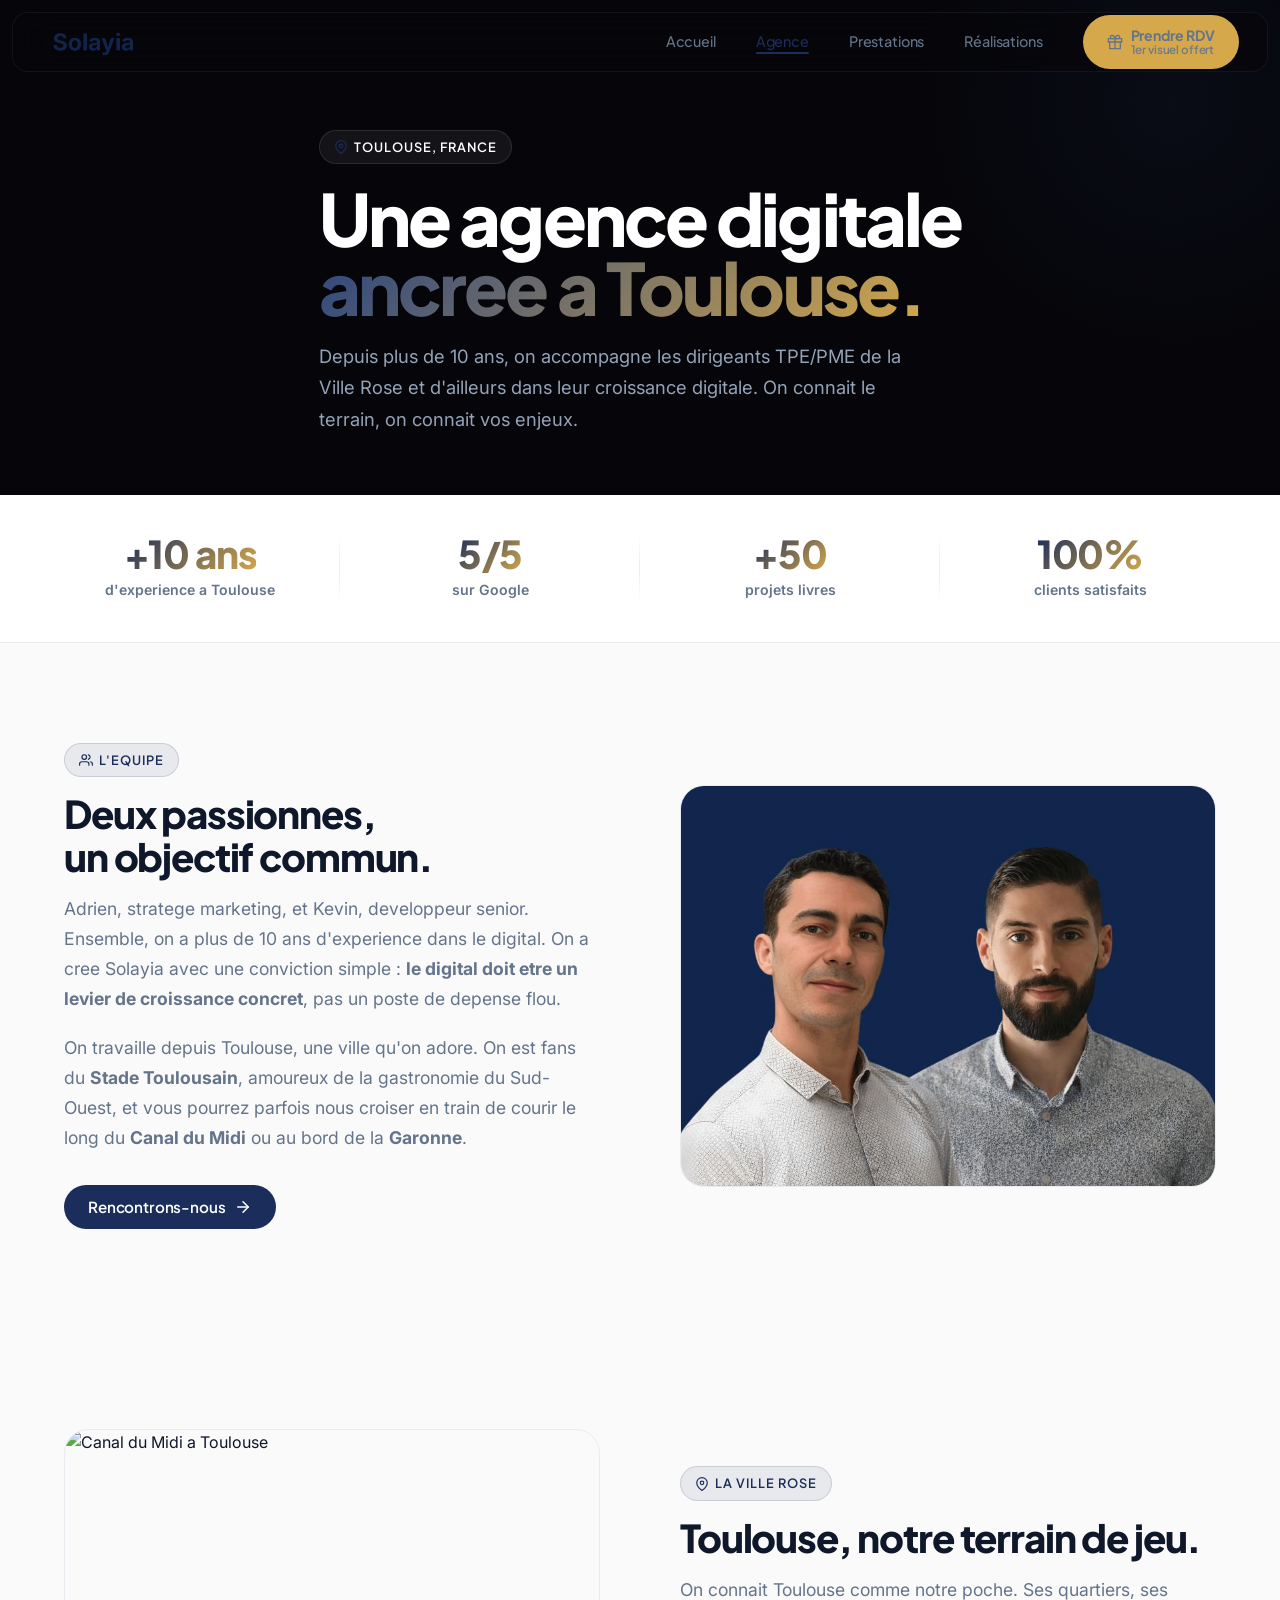
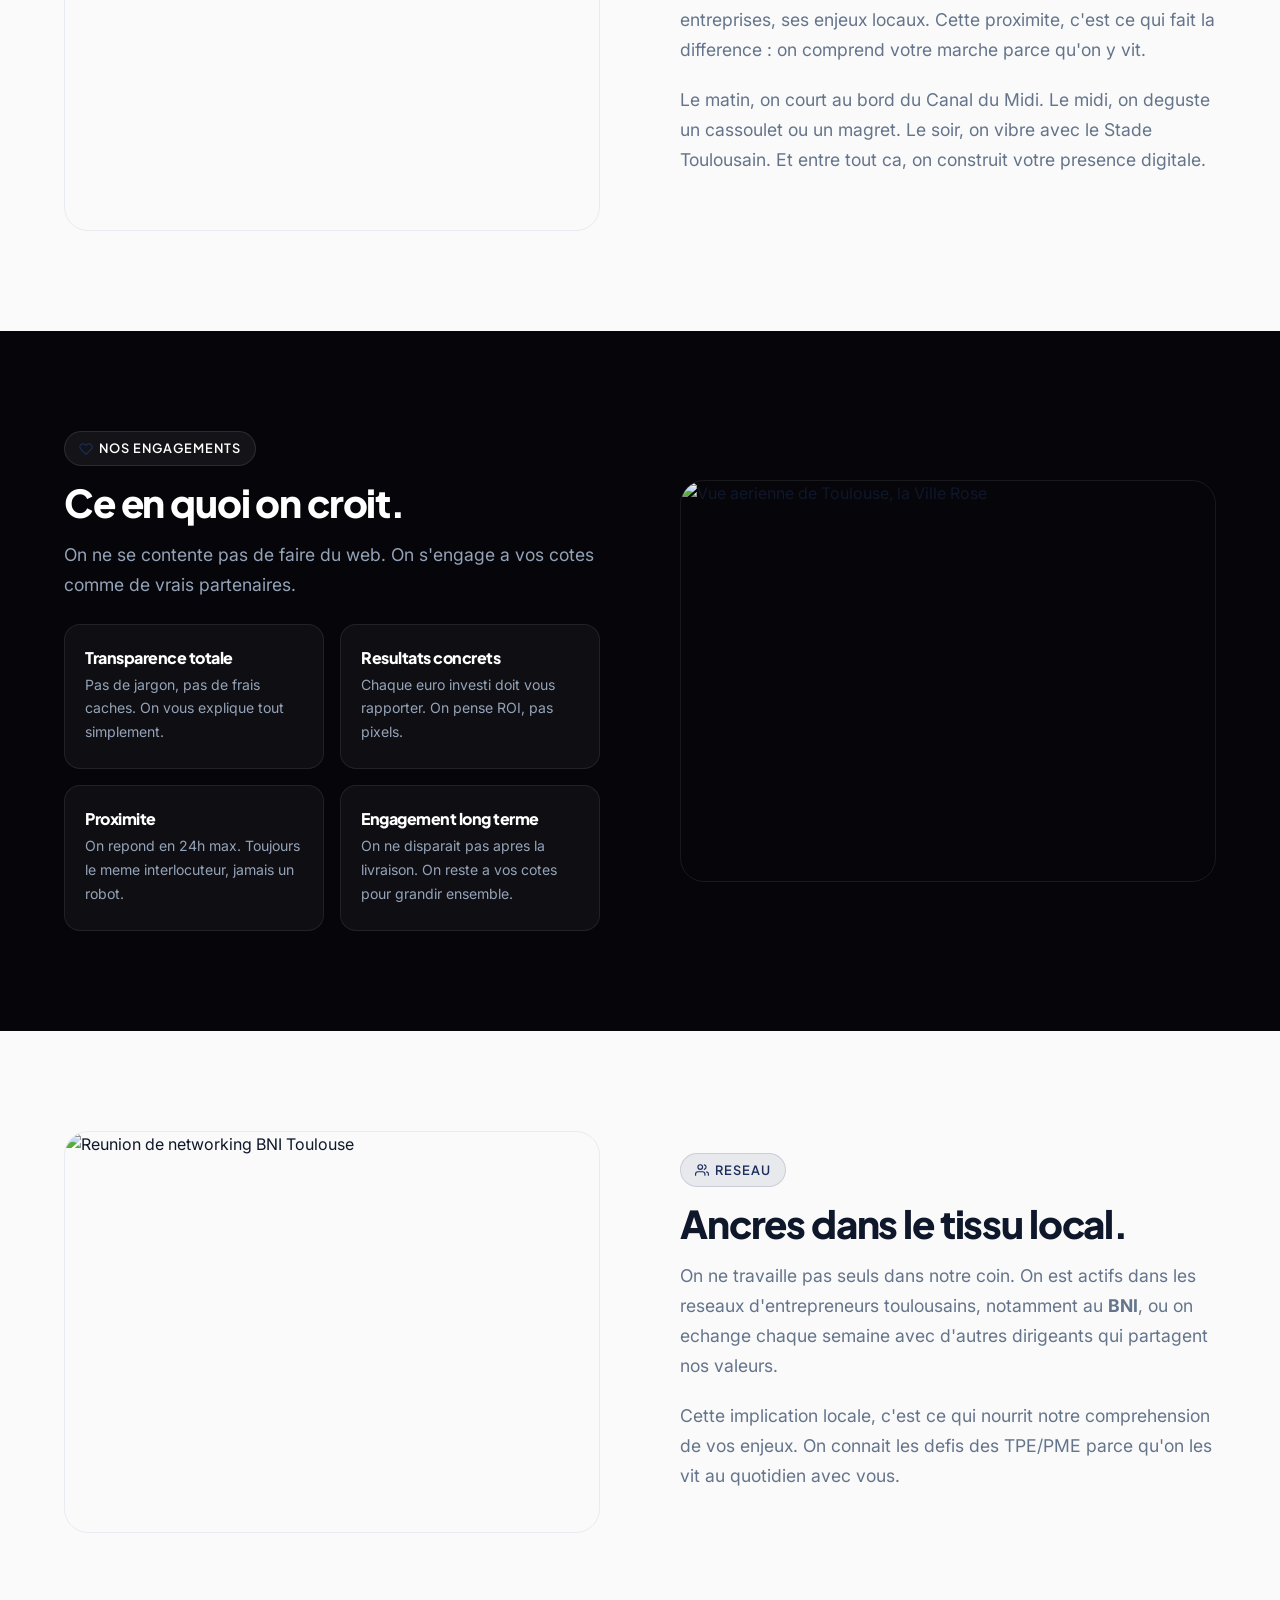
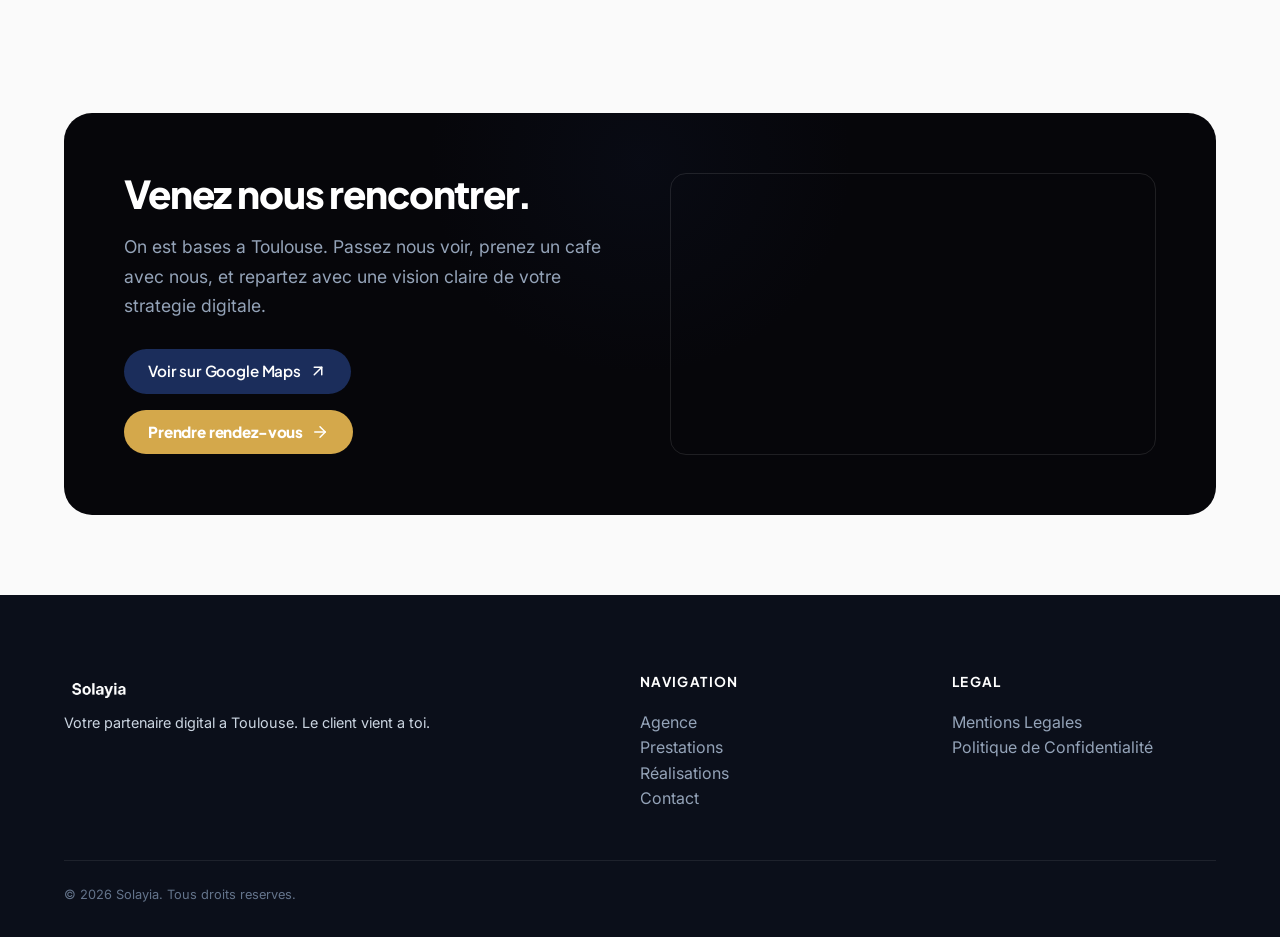
==== agence.html @ 7cddc881 "Refonte globale : page Agence, offres home, nav unifiée, boutons arrondis, fix particules - Crée pag" ====
<!DOCTYPE html>
<html lang="fr">
<head>
    <meta charset="UTF-8">
    <meta name="viewport" content="width=device-width, initial-scale=1.0">
    <title>Agence Solayia | Agence digitale a Toulouse depuis +10 ans</title>
    <meta name="description" content="Solayia, agence digitale basee a Toulouse. +10 ans d'experience, passionnes par le digital et ancres dans la Ville Rose.">
    <meta name="robots" content="index, follow">
    <link rel="canonical" href="https://solayia.github.io/solayia/agence.html">
    <link rel="icon" type="image/x-icon" href="favicon.ico">
    <link rel="apple-touch-icon" href="apple-touch-icon.png">
    <meta property="og:type" content="website">
    <meta property="og:title" content="Agence Solayia | Agence digitale a Toulouse">
    <meta property="og:description" content="Basee a Toulouse, l'equipe Solayia vous accompagne depuis +10 ans dans votre croissance digitale.">
    <meta property="og:url" content="https://solayia.github.io/solayia/agence.html">
    <meta property="og:image" content="https://solayia.github.io/solayia/assets/logo-solayia-4.png">
    <meta property="og:locale" content="fr_FR">
    <link rel="preconnect" href="https://fonts.googleapis.com">
    <link rel="preconnect" href="https://fonts.gstatic.com" crossorigin>
    <link href="https://fonts.googleapis.com/css2?family=Plus+Jakarta+Sans:wght@400;500;600;700;800&family=Inter:wght@400;500;600;700&display=swap" rel="stylesheet">
    <link rel="stylesheet" href="style.css">
    <style>
        /* ===== HERO ===== */
        .ag-hero {
            min-height: 55vh;
            display: flex;
            align-items: flex-end;
            padding-top: 100px;
            padding-bottom: 60px;
            background: #06060A;
            position: relative;
            overflow: hidden;
        }
        .ag-hero::before {
            content: '';
            position: absolute;
            top: -40%;
            right: -15%;
            width: 600px;
            height: 600px;
            background: radial-gradient(ellipse, rgba(27,45,91,0.15) 0%, transparent 60%);
            border-radius: 50%;
        }
        .ag-hero .container { position: relative; z-index: 2; }
        .ag-hero h1 {
            font-family: 'Plus Jakarta Sans', var(--font-heading);
            font-weight: 900;
            font-size: clamp(2.8rem, 6vw, 4.5rem);
            color: #FFF;
            line-height: 0.95;
            letter-spacing: -0.04em;
            margin-bottom: 20px;
        }
        .ag-hero h1 .gradient-text {
            background: linear-gradient(135deg, var(--primary-light), var(--accent));
            -webkit-background-clip: text;
            -webkit-text-fill-color: transparent;
            background-clip: text;
        }
        .ag-hero p { color: #94A3B8; font-size: 1.15rem; max-width: 600px; }
        .ag-hero .tag {
            background: rgba(255,255,255,0.06);
            color: #FFF;
            border-color: rgba(255,255,255,0.1);
            margin-bottom: 20px;
        }

        /* ===== STATS BAR ===== */
        .ag-stats {
            padding: 0;
            background: #FFF;
            border-bottom: 1px solid #E8ECF1;
        }
        .ag-stats-grid {
            display: grid;
            grid-template-columns: repeat(4, 1fr);
            max-width: 1200px;
            margin: 0 auto;
        }
        .ag-stat {
            display: flex;
            flex-direction: column;
            align-items: center;
            justify-content: center;
            padding: 40px 20px;
            position: relative;
        }
        .ag-stat::after {
            content: '';
            position: absolute;
            right: 0;
            top: 25%;
            height: 50%;
            width: 1px;
            background: linear-gradient(transparent, #E8ECF1, transparent);
        }
        .ag-stat:last-child::after { display: none; }
        .ag-stat-val {
            font-family: var(--font-heading);
            font-weight: 800;
            font-size: 2.4rem;
            letter-spacing: -0.03em;
            background: linear-gradient(135deg, var(--primary), var(--accent));
            -webkit-background-clip: text;
            -webkit-text-fill-color: transparent;
            background-clip: text;
            line-height: 1;
            margin-bottom: 6px;
        }
        .ag-stat-label {
            font-size: 0.88rem;
            font-weight: 600;
            color: var(--text-muted);
            text-align: center;
        }

        /* ===== SECTION LAYOUTS ===== */
        .ag-section { padding: 100px 5%; }
        .ag-section.alt { background: #FAFAFA; }
        .ag-section.dark { background: #06060A; }
        .ag-layout {
            display: grid;
            grid-template-columns: 1fr 1fr;
            gap: 80px;
            align-items: center;
            max-width: 1200px;
            margin: 0 auto;
        }
        .ag-layout.reverse .ag-text { order: 2; }
        .ag-layout.reverse .ag-visual { order: 1; }
        .ag-text h2 {
            font-family: var(--font-heading);
            font-weight: 900;
            font-size: clamp(1.8rem, 3vw, 2.4rem);
            letter-spacing: -0.03em;
            margin-bottom: 16px;
        }
        .ag-section.dark h2 { color: #FFF; }
        .ag-text p { margin-bottom: 20px; line-height: 1.7; }
        .ag-section.dark p { color: #94A3B8; }

        /* Visual photo */
        .ag-photo {
            width: 100%;
            border-radius: 24px;
            overflow: hidden;
            border: 1px solid #E8ECF1;
        }
        .ag-photo img {
            width: 100%;
            height: 100%;
            object-fit: cover;
            display: block;
        }
        .ag-section.dark .ag-photo {
            border-color: rgba(255,255,255,0.08);
        }

        /* Values grid */
        .ag-values-grid {
            display: grid;
            grid-template-columns: 1fr 1fr;
            gap: 16px;
            margin-top: 24px;
        }
        .ag-value {
            background: #FFF;
            border: 1px solid #E8ECF1;
            border-radius: 16px;
            padding: 24px 20px;
            transition: transform 0.3s ease, border-color 0.3s ease;
        }
        .ag-value:hover { transform: translateY(-3px); border-color: var(--primary-light); }
        .ag-section.dark .ag-value {
            background: rgba(255,255,255,0.04);
            border-color: rgba(255,255,255,0.08);
        }
        .ag-section.dark .ag-value:hover { border-color: var(--primary-light); }
        .ag-value h4 { font-weight: 800; font-size: 1rem; margin-bottom: 6px; }
        .ag-section.dark .ag-value h4 { color: #FFF; }
        .ag-value p { font-size: 0.88rem; margin-bottom: 0; }

        /* Google Map CTA */
        .ag-map-cta {
            padding: 80px 5%;
            background: #FAFAFA;
        }
        .ag-map-box {
            max-width: 1200px;
            margin: 0 auto;
            background: #06060A;
            border-radius: 28px;
            padding: 60px;
            display: grid;
            grid-template-columns: 1fr 1fr;
            gap: 60px;
            align-items: center;
            position: relative;
            overflow: hidden;
        }
        .ag-map-box::before {
            content: '';
            position: absolute;
            top: -50%;
            left: 50%;
            transform: translateX(-50%);
            width: 500px;
            height: 500px;
            background: radial-gradient(circle, rgba(27,45,91,0.12) 0%, transparent 60%);
            border-radius: 50%;
        }
        .ag-map-box h2 {
            font-family: var(--font-heading);
            font-weight: 900;
            font-size: clamp(1.8rem, 3vw, 2.4rem);
            color: #FFF;
            position: relative;
            z-index: 2;
            margin-bottom: 16px;
        }
        .ag-map-box p {
            color: #94A3B8;
            position: relative;
            z-index: 2;
            margin-bottom: 28px;
        }
        .ag-map-box .btn { position: relative; z-index: 2; }
        .ag-map-iframe {
            position: relative;
            z-index: 2;
            border-radius: 16px;
            overflow: hidden;
            border: 1px solid rgba(255,255,255,0.1);
        }
        .ag-map-iframe iframe {
            width: 100%;
            height: 280px;
            border: none;
            display: block;
        }

        /* ===== RESPONSIVE ===== */
        @media (max-width: 900px) {
            .ag-layout { grid-template-columns: 1fr; gap: 40px; }
            .ag-layout.reverse .ag-text { order: 1; }
            .ag-layout.reverse .ag-visual { order: 2; }
            .ag-stats-grid { grid-template-columns: 1fr 1fr; }
            .ag-stat:nth-child(2)::after { display: none; }
            .ag-values-grid { grid-template-columns: 1fr; }
            .ag-map-box { grid-template-columns: 1fr; padding: 40px 24px; }
        }
    </style>
</head>
<body>

    <nav class="navbar" role="navigation" aria-label="Menu principal" style="background: rgba(6,6,10,0.7); border-color: rgba(255,255,255,0.06);">
        <a href="index.html" class="logo"><img src="assets/logo-solayia-2.png" alt="Solayia" class="logo-dark"><img src="assets/logo-solayia-5.png" alt="Solayia" class="logo-light"></a>
        <div class="burger" aria-label="Menu"><div class="line1"></div><div class="line2"></div><div class="line3"></div></div>
        <ul class="nav-links">
            <li><a href="index.html">Accueil</a></li>
            <li><a href="agence.html" class="active" aria-current="page">Agence</a></li>
            <li><a href="prestations.html">Prestations</a></li>
            <li><a href="realisations.html">Réalisations</a></li>
            <li><a href="https://calendar.app.google/M3RFtpdJPuUSrRJf7" target="_blank" rel="noopener noreferrer" class="btn btn-accent"><svg viewBox="0 0 24 24" fill="none" stroke="currentColor" stroke-width="2.5" stroke-linecap="round" stroke-linejoin="round" style="width:16px;height:16px;"><polyline points="20 12 20 22 4 22 4 12"></polyline><rect x="2" y="7" width="20" height="5"></rect><line x1="12" y1="22" x2="12" y2="7"></line><path d="M12 7H7.5a2.5 2.5 0 0 1 0-5C11 2 12 7 12 7z"></path><path d="M12 7h4.5a2.5 2.5 0 0 0 0-5C13 2 12 7 12 7z"></path></svg> <span style="display:flex;flex-direction:column;line-height:1.15;padding:2px 0;"><strong style="font-size:0.88rem;">Prendre RDV</strong><span style="font-size:0.73rem;opacity:0.85;font-weight:600;">1er visuel offert</span></span></a></li>
        </ul>
    </nav>

    <main>
        <!-- HERO -->
        <section class="ag-hero">
            <div class="container">
                <span class="tag reveal">
                    <svg viewBox="0 0 24 24" fill="none" stroke="currentColor" stroke-width="2" stroke-linecap="round" stroke-linejoin="round"><path d="M21 10c0 7-9 13-9 13s-9-6-9-13a9 9 0 0 1 18 0z"></path><circle cx="12" cy="10" r="3"></circle></svg>
                    Toulouse, France
                </span>
                <h1 class="reveal">Une agence digitale<br><span class="gradient-text">ancree a Toulouse.</span></h1>
                <p class="reveal">Depuis plus de 10 ans, on accompagne les dirigeants TPE/PME de la Ville Rose et d'ailleurs dans leur croissance digitale. On connait le terrain, on connait vos enjeux.</p>
            </div>
        </section>

        <!-- STATS -->
        <section class="ag-stats">
            <div class="ag-stats-grid">
                <div class="ag-stat reveal">
                    <div class="ag-stat-val">+10 ans</div>
                    <div class="ag-stat-label">d'experience a Toulouse</div>
                </div>
                <div class="ag-stat reveal">
                    <div class="ag-stat-val">5/5</div>
                    <div class="ag-stat-label">sur Google</div>
                </div>
                <div class="ag-stat reveal">
                    <div class="ag-stat-val">+50</div>
                    <div class="ag-stat-label">projets livres</div>
                </div>
                <div class="ag-stat reveal">
                    <div class="ag-stat-val">100%</div>
                    <div class="ag-stat-label">clients satisfaits</div>
                </div>
            </div>
        </section>

        <!-- SECTION 1 : QUI SOMMES-NOUS -->
        <section class="ag-section">
            <div class="ag-layout">
                <div class="ag-text reveal">
                    <span class="tag">
                        <svg viewBox="0 0 24 24" fill="none" stroke="currentColor" stroke-width="2" stroke-linecap="round" stroke-linejoin="round"><path d="M17 21v-2a4 4 0 0 0-4-4H5a4 4 0 0 0-4 4v2"></path><circle cx="9" cy="7" r="4"></circle><path d="M23 21v-2a4 4 0 0 0-3-3.87"></path><path d="M16 3.13a4 4 0 0 1 0 7.75"></path></svg>
                        L'equipe
                    </span>
                    <h2>Deux passionnes,<br>un objectif commun.</h2>
                    <p>Adrien, stratege marketing, et Kevin, developpeur senior. Ensemble, on a plus de 10 ans d'experience dans le digital. On a cree Solayia avec une conviction simple : <strong>le digital doit etre un levier de croissance concret</strong>, pas un poste de depense flou.</p>
                    <p>On travaille depuis Toulouse, une ville qu'on adore. On est fans du <strong>Stade Toulousain</strong>, amoureux de la gastronomie du Sud-Ouest, et vous pourrez parfois nous croiser en train de courir le long du <strong>Canal du Midi</strong> ou au bord de la <strong>Garonne</strong>.</p>
                    <a href="https://calendar.app.google/M3RFtpdJPuUSrRJf7" target="_blank" rel="noopener noreferrer" class="btn btn-primary" style="margin-top: 12px;">
                        Rencontrons-nous
                        <svg viewBox="0 0 24 24" fill="none" stroke="currentColor" stroke-width="2.5" stroke-linecap="round" stroke-linejoin="round"><line x1="5" y1="12" x2="19" y2="12"></line><polyline points="12 5 19 12 12 19"></polyline></svg>
                    </a>
                </div>
                <div class="ag-visual reveal">
                    <div class="ag-photo" style="aspect-ratio: 4/3;">
                        <img src="assets/IMG_0601.jpeg" alt="Adrien et Kevin, cofondateurs Solayia a Toulouse">
                    </div>
                </div>
            </div>
        </section>

        <!-- SECTION 2 : TOULOUSE -->
        <section class="ag-section alt">
            <div class="ag-layout reverse">
                <div class="ag-text reveal">
                    <span class="tag">
                        <svg viewBox="0 0 24 24" fill="none" stroke="currentColor" stroke-width="2" stroke-linecap="round" stroke-linejoin="round"><path d="M21 10c0 7-9 13-9 13s-9-6-9-13a9 9 0 0 1 18 0z"></path><circle cx="12" cy="10" r="3"></circle></svg>
                        La Ville Rose
                    </span>
                    <h2>Toulouse, notre terrain de jeu.</h2>
                    <p>On connait Toulouse comme notre poche. Ses quartiers, ses entreprises, ses enjeux locaux. Cette proximite, c'est ce qui fait la difference : on comprend votre marche parce qu'on y vit.</p>
                    <p>Le matin, on court au bord du Canal du Midi. Le midi, on deguste un cassoulet ou un magret. Le soir, on vibre avec le Stade Toulousain. Et entre tout ca, on construit votre presence digitale.</p>
                </div>
                <div class="ag-visual reveal">
                    <div class="ag-photo" style="aspect-ratio: 4/3;">
                        <img src="https://images.unsplash.com/photo-1550340499-a6c60fc8287c?w=800&q=80" alt="Canal du Midi a Toulouse" loading="lazy">
                    </div>
                </div>
            </div>
        </section>

        <!-- SECTION 3 : NOS VALEURS -->
        <section class="ag-section dark">
            <div class="ag-layout">
                <div class="ag-text reveal">
                    <span class="tag" style="background: rgba(255,255,255,0.06); color: #FFF; border-color: rgba(255,255,255,0.1);">
                        <svg viewBox="0 0 24 24" fill="none" stroke="currentColor" stroke-width="2" stroke-linecap="round" stroke-linejoin="round"><path d="M20.84 4.61a5.5 5.5 0 0 0-7.78 0L12 5.67l-1.06-1.06a5.5 5.5 0 0 0-7.78 7.78l1.06 1.06L12 21.23l7.78-7.78 1.06-1.06a5.5 5.5 0 0 0 0-7.78z"></path></svg>
                        Nos engagements
                    </span>
                    <h2>Ce en quoi on croit.</h2>
                    <p>On ne se contente pas de faire du web. On s'engage a vos cotes comme de vrais partenaires.</p>
                    <div class="ag-values-grid">
                        <div class="ag-value">
                            <h4>Transparence totale</h4>
                            <p>Pas de jargon, pas de frais caches. On vous explique tout simplement.</p>
                        </div>
                        <div class="ag-value">
                            <h4>Resultats concrets</h4>
                            <p>Chaque euro investi doit vous rapporter. On pense ROI, pas pixels.</p>
                        </div>
                        <div class="ag-value">
                            <h4>Proximite</h4>
                            <p>On repond en 24h max. Toujours le meme interlocuteur, jamais un robot.</p>
                        </div>
                        <div class="ag-value">
                            <h4>Engagement long terme</h4>
                            <p>On ne disparait pas apres la livraison. On reste a vos cotes pour grandir ensemble.</p>
                        </div>
                    </div>
                </div>
                <div class="ag-visual reveal">
                    <div class="ag-photo" style="aspect-ratio: 4/3;">
                        <img src="https://images.unsplash.com/photo-1623788317768-5b8aae35264d?w=800&q=80" alt="Vue aerienne de Toulouse, la Ville Rose" loading="lazy">
                    </div>
                </div>
            </div>
        </section>

        <!-- SECTION 4 : BNI / RESEAU -->
        <section class="ag-section alt">
            <div class="ag-layout reverse">
                <div class="ag-text reveal">
                    <span class="tag">
                        <svg viewBox="0 0 24 24" fill="none" stroke="currentColor" stroke-width="2" stroke-linecap="round" stroke-linejoin="round"><path d="M17 21v-2a4 4 0 0 0-4-4H5a4 4 0 0 0-4 4v2"></path><circle cx="9" cy="7" r="4"></circle><path d="M23 21v-2a4 4 0 0 0-3-3.87"></path><path d="M16 3.13a4 4 0 0 1 0 7.75"></path></svg>
                        Reseau
                    </span>
                    <h2>Ancres dans le tissu local.</h2>
                    <p>On ne travaille pas seuls dans notre coin. On est actifs dans les reseaux d'entrepreneurs toulousains, notamment au <strong>BNI</strong>, ou on echange chaque semaine avec d'autres dirigeants qui partagent nos valeurs.</p>
                    <p>Cette implication locale, c'est ce qui nourrit notre comprehension de vos enjeux. On connait les defis des TPE/PME parce qu'on les vit au quotidien avec vous.</p>
                </div>
                <div class="ag-visual reveal">
                    <div class="ag-photo" style="aspect-ratio: 4/3;">
                        <img src="https://images.unsplash.com/photo-1556761175-5973dc0f32e7?w=800&q=80" alt="Reunion de networking BNI Toulouse" loading="lazy">
                    </div>
                </div>
            </div>
        </section>

        <!-- MAP CTA -->
        <section class="ag-map-cta">
            <div class="ag-map-box reveal">
                <div>
                    <h2>Venez nous rencontrer.</h2>
                    <p>On est bases a Toulouse. Passez nous voir, prenez un cafe avec nous, et repartez avec une vision claire de votre strategie digitale.</p>
                    <a href="https://maps.app.goo.gl/W36m56BZESvxDE818" target="_blank" rel="noopener noreferrer" class="btn btn-primary">
                        Voir sur Google Maps
                        <svg viewBox="0 0 24 24" fill="none" stroke="currentColor" stroke-width="2.5" stroke-linecap="round" stroke-linejoin="round"><line x1="7" y1="17" x2="17" y2="7"></line><polyline points="7 7 17 7 17 17"></polyline></svg>
                    </a>
                    <div style="margin-top: 16px;">
                        <a href="https://calendar.app.google/M3RFtpdJPuUSrRJf7" target="_blank" rel="noopener noreferrer" class="btn btn-accent">
                            Prendre rendez-vous
                            <svg viewBox="0 0 24 24" fill="none" stroke="currentColor" stroke-width="2.5" stroke-linecap="round" stroke-linejoin="round"><line x1="5" y1="12" x2="19" y2="12"></line><polyline points="12 5 19 12 12 19"></polyline></svg>
                        </a>
                    </div>
                </div>
                <div class="ag-map-iframe">
                    <iframe src="https://www.google.com/maps/embed?pb=!1m18!1m12!1m3!1d2889.5!2d1.4442!3d43.6047!2m3!1f0!2f0!3f0!3m2!1i1024!2i768!4f13.1!3m3!1m2!1s0x0%3A0x0!2zNDPCsDM2JzE2LjkiTiAxwrAyNic0MC4xIkU!5e0!3m2!1sfr!2sfr!4v1" allowfullscreen loading="lazy" referrerpolicy="no-referrer-when-downgrade" title="Solayia - Toulouse"></iframe>
                </div>
            </div>
        </section>
    </main>

    <footer>
        <div class="container">
            <div class="footer-grid">
                <div>
                    <h3><img src="assets/logo-solayia-5.png" alt="Solayia" style="height: 28px; width: auto;"></h3>
                    <p style="font-size: 0.9rem; margin-top: 8px;">Votre partenaire digital a Toulouse. Le client vient a toi.</p>
                </div>
                <div>
                    <h4>Navigation</h4>
                    <ul>
                        <li><a href="agence.html">Agence</a></li>
                        <li><a href="prestations.html">Prestations</a></li>
                        <li><a href="realisations.html">Réalisations</a></li>
                        <li><a href="contact.html">Contact</a></li>
                    </ul>
                </div>
                <div>
                    <h4>Legal</h4>
                    <ul>
                        <li><a href="legal.html">Mentions Legales</a></li>
                        <li><a href="legal.html#confidentialite">Politique de Confidentialité</a></li>
                    </ul>
                </div>
            </div>
            <div class="footer-bottom">&copy; 2026 Solayia. Tous droits reserves.</div>
        </div>
    </footer>

    <script src="script.js"></script>
</body>
</html>
---- style.css ----
/* ============================================
   SOLAYIA — Premium Design System
   Typography: Space Grotesk / DM Sans
   Colors: Indigo + Green CTA
   ============================================ */

/* --- 1. VARIABLES & RESET --- */
:root {
    --bg-body: #FAFAFA;
    --bg-alt: #F1F5F9;
    --bg-dark: #0B0F1A;
    --bg-dark-alt: #111827;
    --bg-card: #FFFFFF;

    --text-main: #0F172A;
    --text-muted: #64748B;
    --text-light: #CBD5E1;

    --primary: #1B2D5B;
    --primary-light: #2A4580;
    --primary-dark: #111E40;
    --accent: #D4A84B;
    --accent-dark: #B8902E;
    --amber: #F59E0B;
    --amber-light: #FEF3C7;

    --border: #E2E8F0;
    --border-dark: rgba(255,255,255,0.08);

    --font-heading: 'Plus Jakarta Sans', sans-serif;
    --font-body: 'Inter', sans-serif;
    --ease: cubic-bezier(0.16, 1, 0.3, 1);
    --header-height: 80px;
    --radius: 16px;
    --radius-sm: 10px;
    --radius-full: 100px;
}

*, *::before, *::after { margin: 0; padding: 0; box-sizing: border-box; }
html { scroll-behavior: smooth; font-size: 16px; }

body {
    background-color: var(--bg-body);
    color: var(--text-main);
    font-family: var(--font-body);
    line-height: 1.6;
    overflow-x: hidden;
    -webkit-font-smoothing: antialiased;
}

img { max-width: 100%; display: block; }
a { text-decoration: none; color: inherit; transition: color 0.2s ease; }
ul { list-style: none; }
button { cursor: pointer; border: none; font-family: inherit; }

/* --- 2. TYPOGRAPHY --- */
h1, h2, h3, h4 {
    font-family: var(--font-heading);
    line-height: 1.1;
    font-weight: 700;
    letter-spacing: -0.03em;
    color: var(--text-main);
}
h1 { font-size: clamp(2.8rem, 5vw + 1rem, 4.2rem); margin-bottom: 1.5rem; }
h2 { font-size: clamp(2rem, 4vw + 0.5rem, 3rem); margin-bottom: 1rem; }
h3 { font-size: 1.4rem; margin-bottom: 0.5rem; }
h4 { font-size: 1.1rem; margin-bottom: 0.5rem; }

p {
    font-size: clamp(1rem, 0.3vw + 0.95rem, 1.1rem);
    color: var(--text-muted);
    max-width: 65ch;
    line-height: 1.7;
}
.lead {
    font-size: 1.2rem;
    color: var(--text-main);
    font-weight: 500;
    line-height: 1.6;
}
.accent-text { color: var(--primary); }

/* --- 3. LAYOUT --- */
section { padding: 100px 5%; position: relative; }
.container { max-width: 1200px; margin: 0 auto; }
.grid-2 { display: grid; grid-template-columns: 1fr 1fr; gap: 60px; align-items: center; }
.grid-3 { display: grid; grid-template-columns: repeat(auto-fit, minmax(300px, 1fr)); gap: 28px; }
.text-center { text-align: center; }

/* --- 4. NAVBAR --- */
.navbar {
    position: fixed;
    top: 12px;
    left: 12px;
    right: 12px;
    height: 60px;
    z-index: 1000;
    background: rgba(255, 255, 255, 0.75);
    backdrop-filter: blur(20px);
    -webkit-backdrop-filter: blur(20px);
    border: 1px solid rgba(0, 0, 0, 0.06);
    border-radius: var(--radius);
    display: flex;
    justify-content: space-between;
    align-items: center;
    padding: 0 28px;
    transition: background 0.3s ease, box-shadow 0.3s ease;
}
.navbar.scrolled {
    background: rgba(255, 255, 255, 0.92);
    box-shadow: 0 4px 30px rgba(0, 0, 0, 0.06);
}
.logo {
    z-index: 1001;
    display: flex;
    align-items: center;
}
.logo img {
    height: 42px;
    width: auto;
    display: block;
}
.logo .logo-dark { display: block; }
.logo .logo-light { display: none; }
.nav-links {
    display: flex;
    gap: 40px;
    align-items: center;
}
.nav-links a {
    font-family: var(--font-heading);
    font-weight: 500;
    font-size: 0.9rem;
    color: var(--text-muted);
    position: relative;
    letter-spacing: -0.01em;
}
.nav-links a:hover,
.nav-links a.active { color: var(--primary); }
.nav-links a:not(.btn)::after {
    content: '';
    position: absolute;
    width: 0;
    height: 2px;
    bottom: -4px;
    left: 0;
    background: var(--primary);
    border-radius: 2px;
    transition: width 0.3s var(--ease);
}
.nav-links a:not(.btn):hover::after,
.nav-links a:not(.btn).active::after { width: 100%; }

/* --- 5. BUTTONS --- */
.btn {
    display: inline-flex;
    align-items: center;
    justify-content: center;
    gap: 8px;
    padding: 10px 24px;
    border-radius: 50px;
    font-family: var(--font-heading);
    font-weight: 600;
    font-size: 0.95rem;
    transition: transform 0.25s var(--ease), box-shadow 0.25s ease, background 0.2s ease;
    cursor: pointer;
    border: none;
    letter-spacing: -0.01em;
}
.btn svg {
    width: 18px;
    height: 18px;
    stroke: currentColor;
    fill: none;
    stroke-width: 2;
    stroke-linecap: round;
    stroke-linejoin: round;
}
.btn-primary {
    background: var(--primary);
    color: #FFF;
}
.btn-primary:hover {
    background: var(--primary-dark);
    transform: translateY(-2px);
    box-shadow: 0 8px 25px rgba(27, 45, 91, 0.3);
}
.btn-outline {
    border: 1.5px solid var(--border);
    background: transparent;
    color: var(--text-main);
}
.btn-outline:hover {
    border-color: var(--primary);
    color: var(--primary);
    transform: translateY(-2px);
}
.btn-dark {
    background: var(--text-main);
    color: #FFF;
}
.btn-dark:hover {
    background: #1E293B;
    transform: translateY(-2px);
    box-shadow: 0 8px 25px rgba(15, 23, 42, 0.2);
}
.btn-accent {
    background: var(--accent);
    color: #FFF;
    font-weight: 800;
}
.btn-accent:hover {
    background: var(--accent-dark);
    transform: translateY(-2px);
    box-shadow: 0 8px 25px rgba(212, 168, 75, 0.3);
}
.btn-amber {
    background: var(--amber);
    color: #FFF;
    border: none;
}
.btn-amber:hover {
    background: #D97706;
    transform: translateY(-2px);
    box-shadow: 0 8px 25px rgba(245, 158, 11, 0.3);
}
.btn-white {
    background: #FFF;
    color: var(--text-main);
}
.btn-white:hover {
    transform: translateY(-2px);
    box-shadow: 0 8px 25px rgba(0,0,0,0.1);
}
.btn-full { width: 100%; }

/* --- 6. TAG / BADGE --- */
.tag {
    display: inline-flex;
    align-items: center;
    gap: 6px;
    padding: 6px 14px;
    background: rgba(27, 45, 91, 0.08);
    color: var(--primary);
    border: 1px solid rgba(27, 45, 91, 0.15);
    border-radius: var(--radius-full);
    font-family: var(--font-heading);
    font-size: 0.8rem;
    font-weight: 600;
    text-transform: uppercase;
    letter-spacing: 0.08em;
    margin-bottom: 1rem;
}
.tag svg {
    width: 14px;
    height: 14px;
    stroke: var(--primary);
    fill: none;
    stroke-width: 2;
}

/* --- 7. CARDS --- */
.card {
    background: var(--bg-card);
    border: 1px solid var(--border);
    padding: 36px;
    border-radius: var(--radius);
    transition: transform 0.35s var(--ease), border-color 0.3s ease, box-shadow 0.35s ease;
    height: 100%;
    display: flex;
    flex-direction: column;
    cursor: pointer;
}
.card:hover {
    transform: translateY(-6px);
    border-color: var(--primary);
    box-shadow: 0 20px 50px rgba(27, 45, 91, 0.08);
}
.card-icon {
    width: 52px;
    height: 52px;
    border-radius: 14px;
    background: rgba(27, 45, 91, 0.08);
    display: flex;
    align-items: center;
    justify-content: center;
    margin-bottom: 20px;
    flex-shrink: 0;
}
.card-icon svg {
    width: 24px;
    height: 24px;
    stroke: var(--primary);
    fill: none;
    stroke-width: 2;
    stroke-linecap: round;
    stroke-linejoin: round;
}
.card-featured {
    border-color: var(--primary);
    background: linear-gradient(135deg, #FFF 0%, rgba(99,102,241,0.04) 100%);
}
.card-link {
    margin-top: auto;
    padding-top: 20px;
    font-family: var(--font-heading);
    font-weight: 600;
    font-size: 0.9rem;
    color: var(--primary);
    display: inline-flex;
    align-items: center;
    gap: 6px;
    transition: gap 0.2s ease;
}
.card:hover .card-link { gap: 10px; }
.card-link svg {
    width: 16px;
    height: 16px;
    stroke: var(--primary);
    fill: none;
    stroke-width: 2;
}
.card ul {
    margin-bottom: 20px;
}
.card ul li {
    display: flex;
    align-items: center;
    gap: 10px;
    padding: 6px 0;
    font-size: 0.9rem;
    color: var(--text-muted);
}
.card ul li svg {
    width: 16px;
    height: 16px;
    stroke: var(--accent);
    fill: none;
    stroke-width: 2.5;
    flex-shrink: 0;
}

/* --- 8. DARK SECTIONS --- */
.dark-section {
    background: var(--bg-dark);
    color: #FFF;
}
.dark-section h2,
.dark-section h3,
.dark-section h4 { color: #FFF; }
.dark-section p,
.dark-section .lead { color: var(--text-light); }
.dark-section .tag {
    background: rgba(255,255,255,0.08);
    color: #FFF;
    border-color: rgba(255,255,255,0.15);
}

.product-box {
    background: rgba(255,255,255,0.04);
    padding: 40px;
    border-radius: var(--radius);
    border: 1px solid rgba(255,255,255,0.08);
    transition: transform 0.35s var(--ease), border-color 0.3s ease, box-shadow 0.35s ease;
    height: 100%;
    display: flex;
    flex-direction: column;
    cursor: pointer;
}
.product-box:hover {
    background: rgba(255,255,255,0.06);
    transform: translateY(-6px);
    border-color: rgba(255,255,255,0.2);
    box-shadow: 0 20px 50px rgba(0,0,0,0.3);
}
.product-logo {
    width: 72px;
    height: 72px;
    border-radius: 16px;
    object-fit: cover;
    margin-bottom: 24px;
    box-shadow: 0 8px 20px rgba(0,0,0,0.3);
    transition: transform 0.3s var(--ease);
}
.product-box:hover .product-logo {
    transform: scale(1.05);
}
.product-box ul {
    margin-bottom: 28px;
}
.product-box ul li {
    display: flex;
    align-items: center;
    gap: 10px;
    padding: 5px 0;
    color: var(--text-light);
    font-size: 0.95rem;
}
.product-box ul li svg {
    width: 16px;
    height: 16px;
    stroke: var(--accent);
    fill: none;
    stroke-width: 2.5;
    flex-shrink: 0;
}

/* --- 9. PROCESS STEPS --- */
.process-step {
    position: relative;
    padding-left: 32px;
    border-left: 2px solid var(--border);
    padding-bottom: 36px;
}
.process-step:last-child { border-left-color: transparent; padding-bottom: 0; }
.process-step::before {
    content: '';
    position: absolute;
    left: -7px;
    top: 4px;
    width: 12px;
    height: 12px;
    background: var(--primary);
    border-radius: 50%;
    outline: 4px solid var(--bg-body);
}
.process-step h3 { font-size: 1.15rem; margin-bottom: 8px; }
.process-step p { font-size: 0.95rem; }

/* --- 10. STATS --- */
.stat-number {
    font-family: var(--font-heading);
    font-size: clamp(2.5rem, 4vw, 3.5rem);
    font-weight: 700;
    color: var(--primary);
    line-height: 1;
    margin-bottom: 8px;
    letter-spacing: -0.03em;
}
.stat-label {
    font-size: 1rem;
    font-weight: 600;
    color: var(--text-main);
}

/* --- 11. CTA BLOCK --- */
.cta-block {
    background: var(--primary);
    border-radius: 24px;
    padding: 64px 48px;
    text-align: center;
    color: white;
    position: relative;
    overflow: hidden;
}
.cta-block::before {
    content: '';
    position: absolute;
    top: -50%;
    right: -20%;
    width: 400px;
    height: 400px;
    background: rgba(255,255,255,0.08);
    border-radius: 50%;
}
.cta-block h2 { color: white; margin-bottom: 16px; }
.cta-block p {
    color: rgba(255,255,255,0.85);
    max-width: 550px;
    margin: 0 auto 36px;
}

/* --- 12. FORMS --- */
.form-group { margin-bottom: 1.5rem; }
.form-label {
    display: block;
    margin-bottom: 6px;
    font-family: var(--font-heading);
    font-weight: 600;
    font-size: 0.9rem;
    color: var(--text-main);
}
.form-input,
.form-select,
.form-textarea {
    width: 100%;
    padding: 14px 16px;
    background: var(--bg-alt);
    border: 1.5px solid transparent;
    border-radius: var(--radius-sm);
    font-family: var(--font-body);
    font-size: 1rem;
    color: var(--text-main);
    transition: border-color 0.2s ease, box-shadow 0.2s ease, background 0.2s ease;
}
.form-input:focus,
.form-select:focus,
.form-textarea:focus {
    outline: none;
    border-color: var(--primary);
    background: #FFF;
    box-shadow: 0 0 0 4px rgba(27, 45, 91, 0.1);
}
.form-select { cursor: pointer; }
.form-textarea { resize: vertical; min-height: 120px; }
.checkbox-group {
    display: flex;
    gap: 10px;
    align-items: start;
    font-size: 0.85rem;
    color: var(--text-muted);
    line-height: 1.5;
}
.checkbox-group input[type="checkbox"] {
    margin-top: 3px;
    accent-color: var(--primary);
    cursor: pointer;
}
.checkbox-group a { color: var(--primary); font-weight: 600; }

/* --- 13. FOOTER --- */
footer {
    background: var(--bg-dark);
    color: #FFF;
    padding: 80px 5% 32px;
}
footer h3 {
    color: white;
    font-size: 1.4rem;
    margin-bottom: 4px;
}
footer h4 {
    color: white;
    font-size: 0.85rem;
    text-transform: uppercase;
    letter-spacing: 0.1em;
    margin-bottom: 20px;
}
footer p { color: var(--text-light); }
footer a {
    color: #94A3B8;
    transition: color 0.2s ease;
}
footer a:hover { color: #FFF; }
.footer-grid {
    display: grid;
    grid-template-columns: 2fr 1fr 1fr;
    gap: 48px;
    margin-bottom: 48px;
}
.footer-bottom {
    border-top: 1px solid rgba(255,255,255,0.08);
    padding-top: 24px;
    font-size: 0.8rem;
    color: #64748B;
}

/* --- 14. ANIMATIONS --- */
.reveal {
    transition: opacity 0.8s var(--ease), transform 0.8s var(--ease);
    opacity: 1;
    transform: translateY(0);
}
.reveal-waiting {
    opacity: 0;
    transform: translateY(30px);
}
.reveal-visible {
    opacity: 1;
    transform: translateY(0);
}
.reveal-left-waiting {
    opacity: 0;
    transform: translateX(-40px);
}
.reveal-right-waiting {
    opacity: 0;
    transform: translateX(40px);
}
.reveal-left-waiting.reveal-visible,
.reveal-right-waiting.reveal-visible {
    opacity: 1;
    transform: translateX(0);
}
.stagger-1 { transition-delay: 0.1s; }
.stagger-2 { transition-delay: 0.2s; }
.stagger-3 { transition-delay: 0.3s; }

@media (prefers-reduced-motion: reduce) {
    .reveal, .reveal-waiting, .reveal-visible {
        opacity: 1 !important;
        transform: none !important;
        transition: none !important;
    }
}

/* --- 15. BURGER MOBILE --- */
.burger { display: none; cursor: pointer; z-index: 1001; padding: 8px; }
.burger div {
    width: 22px;
    height: 2px;
    background: var(--text-main);
    margin: 5px 0;
    border-radius: 2px;
    transition: transform 0.3s ease, opacity 0.3s ease;
}
.toggle .line1 { transform: rotate(-45deg) translate(-5px, 5px); }
.toggle .line2 { opacity: 0; }
.toggle .line3 { transform: rotate(45deg) translate(-5px, -5px); }

/* --- 16. COOKIE BANNER --- */
#cookie-banner {
    position: fixed;
    bottom: 20px;
    right: 20px;
    width: 340px;
    background: #FFF;
    padding: 24px;
    border-radius: var(--radius);
    box-shadow: 0 20px 50px rgba(0,0,0,0.12);
    border: 1px solid var(--border);
    z-index: 9999;
    transform: translateY(200%);
    transition: transform 0.6s var(--ease);
}
#cookie-banner h4 { margin-bottom: 8px; }
#cookie-banner p { font-size: 0.85rem; margin-bottom: 16px; }

/* --- 17. VISUAL BOX --- */
.visual-box {
    background: var(--bg-alt);
    border-radius: 20px;
    overflow: hidden;
    display: flex;
    align-items: center;
    justify-content: center;
    border: 1px solid var(--border);
    aspect-ratio: 4/3;
}
.visual-box svg {
    width: 64px;
    height: 64px;
    stroke: var(--primary);
    fill: none;
    stroke-width: 1.5;
    opacity: 0.5;
}

/* --- 18. RESPONSIVE --- */
@media (max-width: 900px) {
    .grid-2,
    .grid-3 { grid-template-columns: 1fr; gap: 32px; }
    .footer-grid { grid-template-columns: 1fr; gap: 32px; }

    section { padding: 80px 20px; }
    .navbar { padding: 0 20px; top: 8px; left: 8px; right: 8px; }
    .burger { display: block; }

    .nav-links {
        position: fixed;
        top: 0;
        right: 0;
        height: 100vh;
        width: 100%;
        background: rgba(255, 255, 255, 0.97);
        backdrop-filter: blur(20px);
        flex-direction: column;
        justify-content: center;
        align-items: center;
        transform: translateX(100%);
        transition: transform 0.4s var(--ease);
        padding: 2rem;
        gap: 24px;
    }
    .nav-links.nav-active { transform: translateX(0); }
    .nav-links a { font-size: 1.3rem; }
    .nav-links a::after { display: none; }

    h1 { font-size: 2.5rem; }
    .cta-block { padding: 48px 24px; border-radius: 16px; }
    .visual-box { aspect-ratio: auto; min-height: 240px; }

    #cookie-banner { left: 16px; right: 16px; width: auto; bottom: 16px; }
}
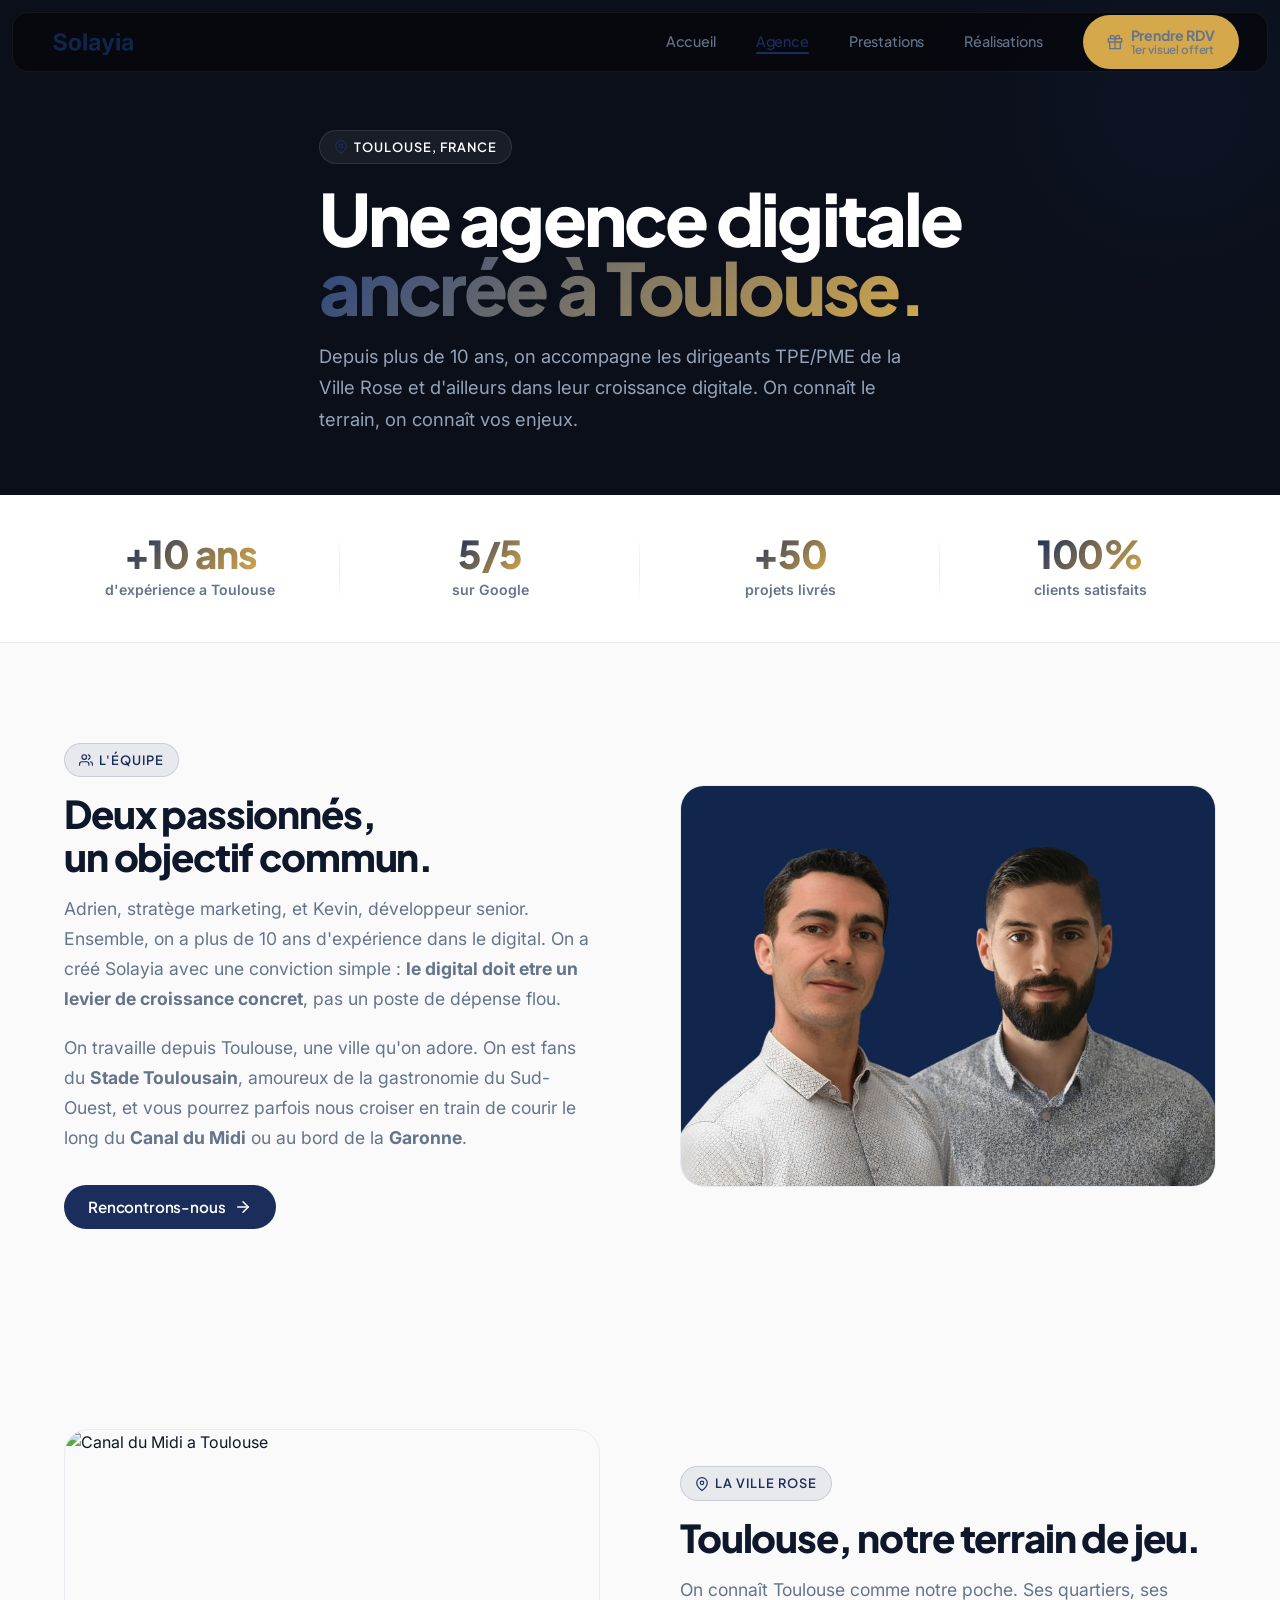
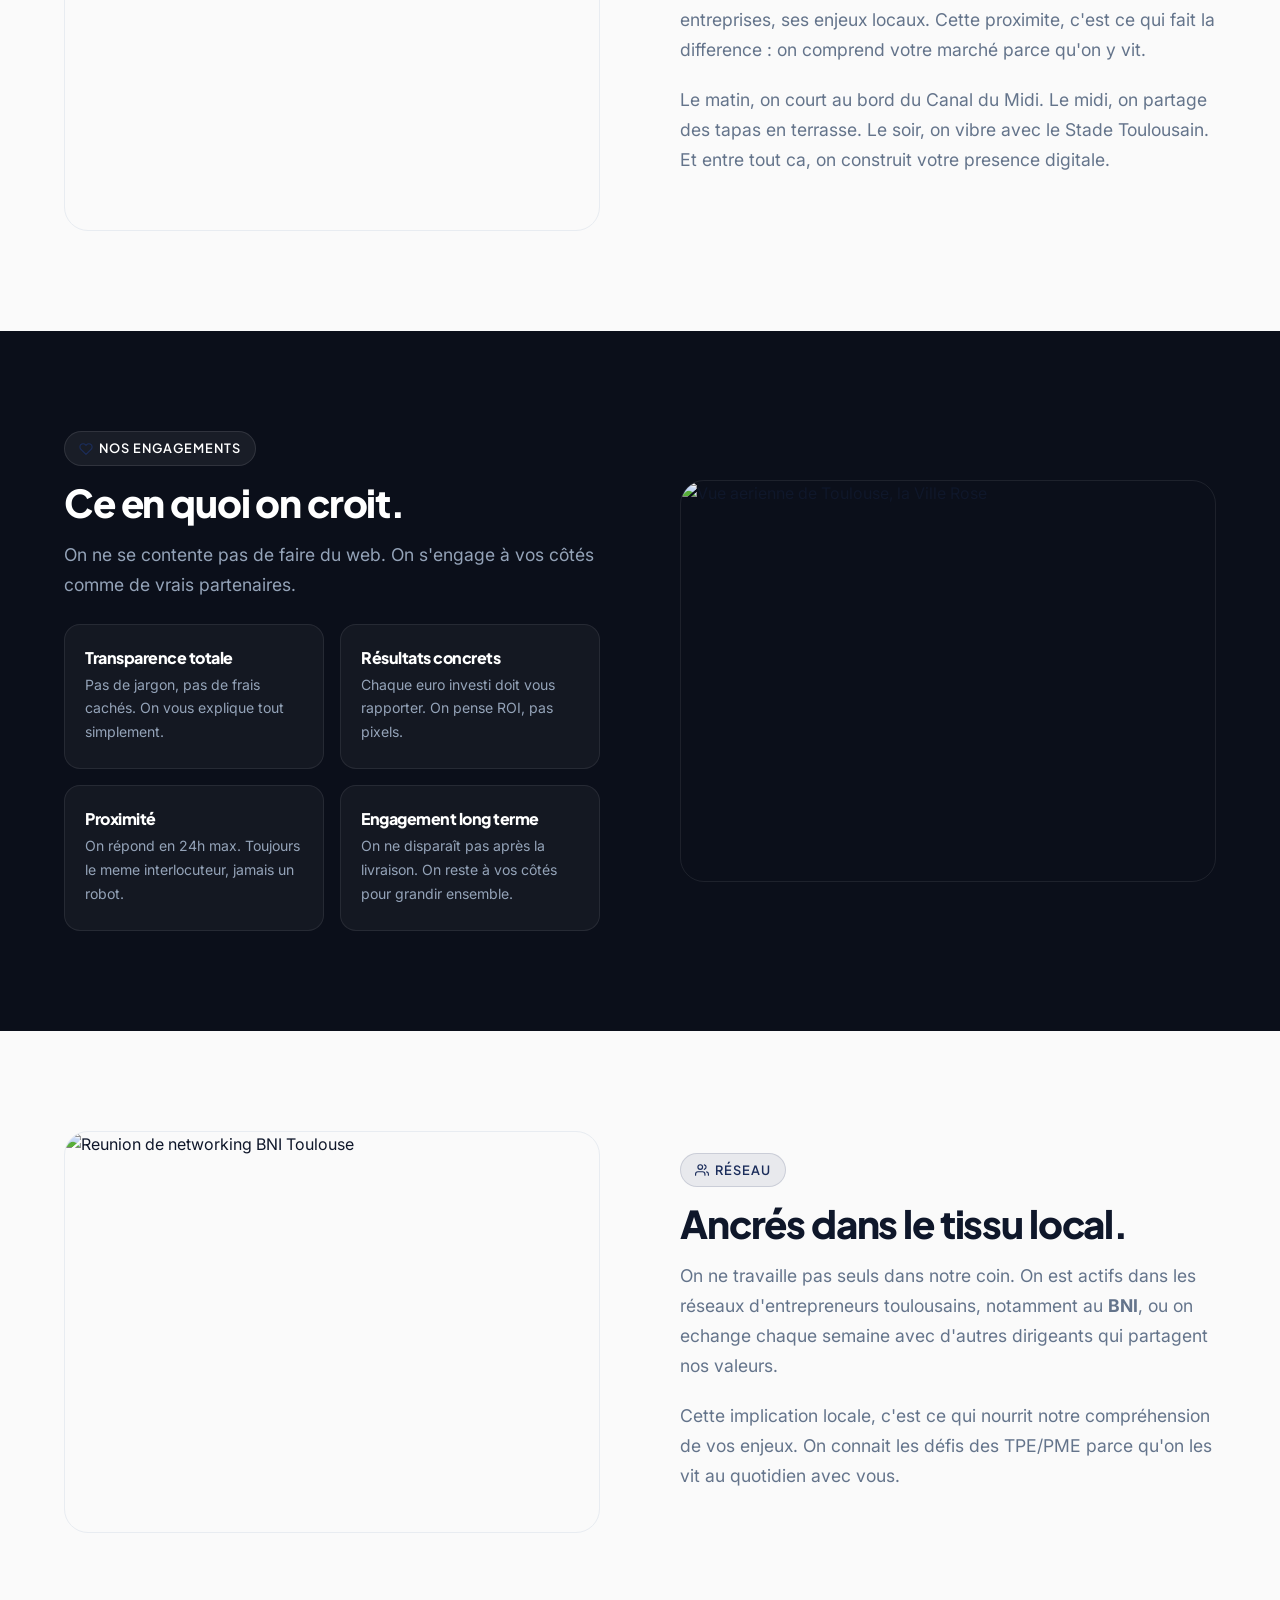
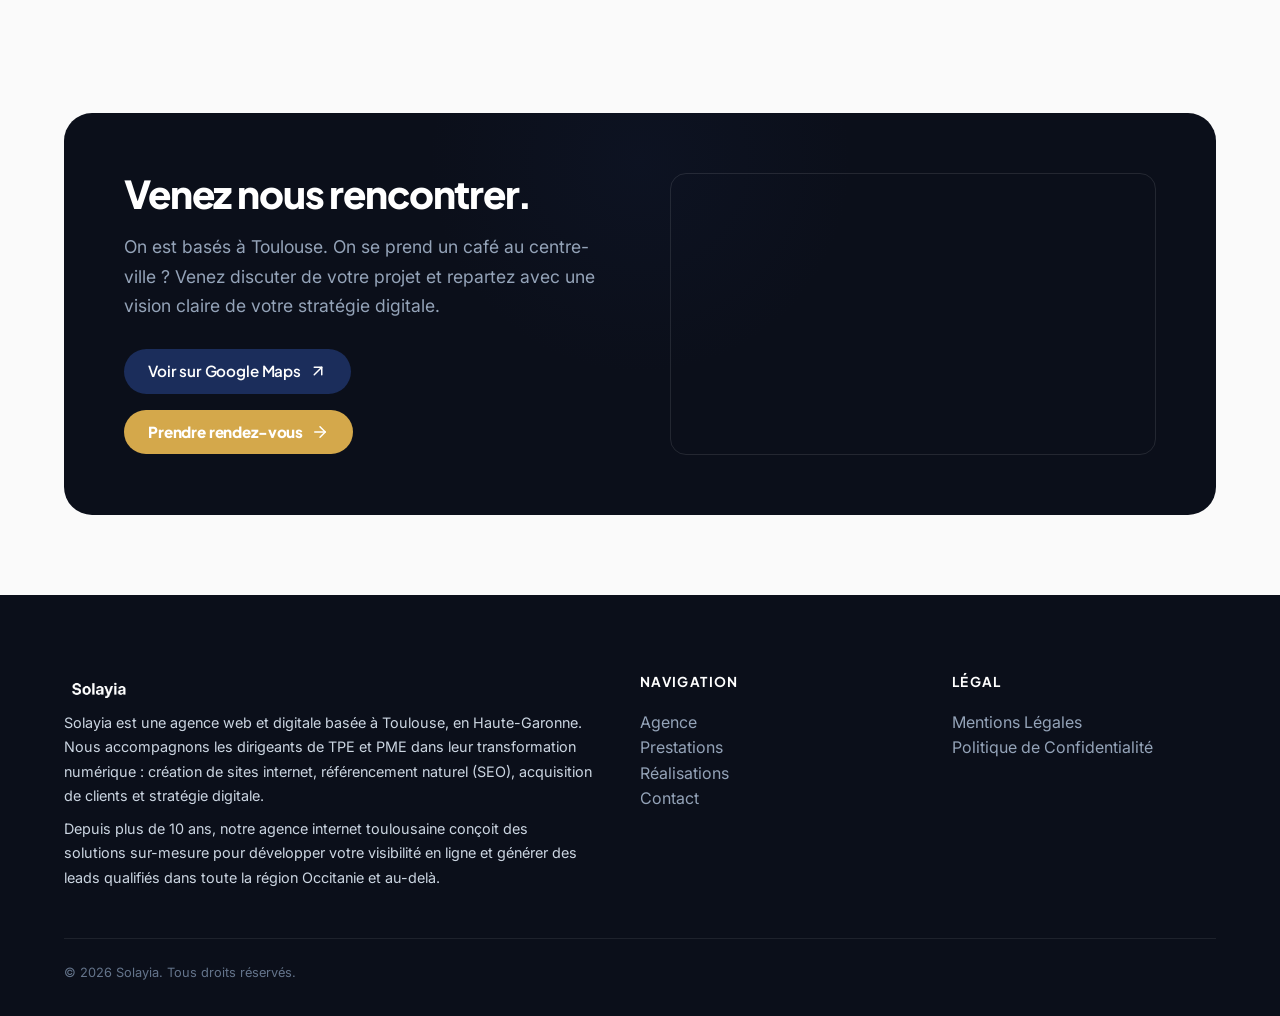
==== commit b0de7326: "Uniformise menus, logo, prix, accents, fond bleu et CTA sur toutes les pages - Menus identiques sur " ====
--- a/agence.html
+++ b/agence.html
@@ -3,15 +3,15 @@
 <head>
     <meta charset="UTF-8">
     <meta name="viewport" content="width=device-width, initial-scale=1.0">
-    <title>Agence Solayia | Agence digitale a Toulouse depuis +10 ans</title>
-    <meta name="description" content="Solayia, agence digitale basee a Toulouse. +10 ans d'experience, passionnes par le digital et ancres dans la Ville Rose.">
+    <title>Agence Solayia | Agence digitale à Toulouse depuis +10 ans</title>
+    <meta name="description" content="Solayia, agence digitale basée à Toulouse. +10 ans d'expérience, passionnés par le digital et ancres dans la Ville Rose.">
     <meta name="robots" content="index, follow">
     <link rel="canonical" href="https://solayia.github.io/solayia/agence.html">
     <link rel="icon" type="image/x-icon" href="favicon.ico">
     <link rel="apple-touch-icon" href="apple-touch-icon.png">
     <meta property="og:type" content="website">
-    <meta property="og:title" content="Agence Solayia | Agence digitale a Toulouse">
-    <meta property="og:description" content="Basee a Toulouse, l'equipe Solayia vous accompagne depuis +10 ans dans votre croissance digitale.">
+    <meta property="og:title" content="Agence Solayia | Agence digitale à Toulouse">
+    <meta property="og:description" content="Basee a Toulouse, l'équipe Solayia vous accompagne depuis +10 ans dans votre croissance digitale.">
     <meta property="og:url" content="https://solayia.github.io/solayia/agence.html">
     <meta property="og:image" content="https://solayia.github.io/solayia/assets/logo-solayia-4.png">
     <meta property="og:locale" content="fr_FR">
@@ -27,7 +27,7 @@
             align-items: flex-end;
             padding-top: 100px;
             padding-bottom: 60px;
-            background: #06060A;
+            background: var(--bg-dark);
             position: relative;
             overflow: hidden;
         }
@@ -117,7 +117,7 @@
         /* ===== SECTION LAYOUTS ===== */
         .ag-section { padding: 100px 5%; }
         .ag-section.alt { background: #FAFAFA; }
-        .ag-section.dark { background: #06060A; }
+        .ag-section.dark { background: var(--bg-dark); }
         .ag-layout {
             display: grid;
             grid-template-columns: 1fr 1fr;
@@ -188,7 +188,7 @@
         .ag-map-box {
             max-width: 1200px;
             margin: 0 auto;
-            background: #06060A;
+            background: var(--bg-dark);
             border-radius: 28px;
             padding: 60px;
             display: grid;
@@ -273,8 +273,8 @@
                     <svg viewBox="0 0 24 24" fill="none" stroke="currentColor" stroke-width="2" stroke-linecap="round" stroke-linejoin="round"><path d="M21 10c0 7-9 13-9 13s-9-6-9-13a9 9 0 0 1 18 0z"></path><circle cx="12" cy="10" r="3"></circle></svg>
                     Toulouse, France
                 </span>
-                <h1 class="reveal">Une agence digitale<br><span class="gradient-text">ancree a Toulouse.</span></h1>
-                <p class="reveal">Depuis plus de 10 ans, on accompagne les dirigeants TPE/PME de la Ville Rose et d'ailleurs dans leur croissance digitale. On connait le terrain, on connait vos enjeux.</p>
+                <h1 class="reveal">Une agence digitale<br><span class="gradient-text">ancrée à Toulouse.</span></h1>
+                <p class="reveal">Depuis plus de 10 ans, on accompagne les dirigeants TPE/PME de la Ville Rose et d'ailleurs dans leur croissance digitale. On connaît le terrain, on connaît vos enjeux.</p>
             </div>
         </section>
 
@@ -283,7 +283,7 @@
             <div class="ag-stats-grid">
                 <div class="ag-stat reveal">
                     <div class="ag-stat-val">+10 ans</div>
-                    <div class="ag-stat-label">d'experience a Toulouse</div>
+                    <div class="ag-stat-label">d'expérience a Toulouse</div>
                 </div>
                 <div class="ag-stat reveal">
                     <div class="ag-stat-val">5/5</div>
@@ -291,7 +291,7 @@
                 </div>
                 <div class="ag-stat reveal">
                     <div class="ag-stat-val">+50</div>
-                    <div class="ag-stat-label">projets livres</div>
+                    <div class="ag-stat-label">projets livrés</div>
                 </div>
                 <div class="ag-stat reveal">
                     <div class="ag-stat-val">100%</div>
@@ -306,10 +306,10 @@
                 <div class="ag-text reveal">
                     <span class="tag">
                         <svg viewBox="0 0 24 24" fill="none" stroke="currentColor" stroke-width="2" stroke-linecap="round" stroke-linejoin="round"><path d="M17 21v-2a4 4 0 0 0-4-4H5a4 4 0 0 0-4 4v2"></path><circle cx="9" cy="7" r="4"></circle><path d="M23 21v-2a4 4 0 0 0-3-3.87"></path><path d="M16 3.13a4 4 0 0 1 0 7.75"></path></svg>
-                        L'equipe
+                        L'équipe
                     </span>
-                    <h2>Deux passionnes,<br>un objectif commun.</h2>
-                    <p>Adrien, stratege marketing, et Kevin, developpeur senior. Ensemble, on a plus de 10 ans d'experience dans le digital. On a cree Solayia avec une conviction simple : <strong>le digital doit etre un levier de croissance concret</strong>, pas un poste de depense flou.</p>
+                    <h2>Deux passionnés,<br>un objectif commun.</h2>
+                    <p>Adrien, stratège marketing, et Kevin, développeur senior. Ensemble, on a plus de 10 ans d'expérience dans le digital. On a créé Solayia avec une conviction simple : <strong>le digital doit etre un levier de croissance concret</strong>, pas un poste de dépense flou.</p>
                     <p>On travaille depuis Toulouse, une ville qu'on adore. On est fans du <strong>Stade Toulousain</strong>, amoureux de la gastronomie du Sud-Ouest, et vous pourrez parfois nous croiser en train de courir le long du <strong>Canal du Midi</strong> ou au bord de la <strong>Garonne</strong>.</p>
                     <a href="https://calendar.app.google/M3RFtpdJPuUSrRJf7" target="_blank" rel="noopener noreferrer" class="btn btn-primary" style="margin-top: 12px;">
                         Rencontrons-nous
@@ -333,8 +333,8 @@
                         La Ville Rose
                     </span>
                     <h2>Toulouse, notre terrain de jeu.</h2>
-                    <p>On connait Toulouse comme notre poche. Ses quartiers, ses entreprises, ses enjeux locaux. Cette proximite, c'est ce qui fait la difference : on comprend votre marche parce qu'on y vit.</p>
-                    <p>Le matin, on court au bord du Canal du Midi. Le midi, on deguste un cassoulet ou un magret. Le soir, on vibre avec le Stade Toulousain. Et entre tout ca, on construit votre presence digitale.</p>
+                    <p>On connaît Toulouse comme notre poche. Ses quartiers, ses entreprises, ses enjeux locaux. Cette proximite, c'est ce qui fait la difference : on comprend votre marché parce qu'on y vit.</p>
+                    <p>Le matin, on court au bord du Canal du Midi. Le midi, on partage des tapas en terrasse. Le soir, on vibre avec le Stade Toulousain. Et entre tout ca, on construit votre presence digitale.</p>
                 </div>
                 <div class="ag-visual reveal">
                     <div class="ag-photo" style="aspect-ratio: 4/3;">
@@ -353,23 +353,23 @@
                         Nos engagements
                     </span>
                     <h2>Ce en quoi on croit.</h2>
-                    <p>On ne se contente pas de faire du web. On s'engage a vos cotes comme de vrais partenaires.</p>
+                    <p>On ne se contente pas de faire du web. On s'engage à vos côtés comme de vrais partenaires.</p>
                     <div class="ag-values-grid">
                         <div class="ag-value">
                             <h4>Transparence totale</h4>
-                            <p>Pas de jargon, pas de frais caches. On vous explique tout simplement.</p>
+                            <p>Pas de jargon, pas de frais cachés. On vous explique tout simplement.</p>
                         </div>
                         <div class="ag-value">
-                            <h4>Resultats concrets</h4>
+                            <h4>Résultats concrets</h4>
                             <p>Chaque euro investi doit vous rapporter. On pense ROI, pas pixels.</p>
                         </div>
                         <div class="ag-value">
-                            <h4>Proximite</h4>
-                            <p>On repond en 24h max. Toujours le meme interlocuteur, jamais un robot.</p>
+                            <h4>Proximité</h4>
+                            <p>On répond en 24h max. Toujours le meme interlocuteur, jamais un robot.</p>
                         </div>
                         <div class="ag-value">
                             <h4>Engagement long terme</h4>
-                            <p>On ne disparait pas apres la livraison. On reste a vos cotes pour grandir ensemble.</p>
+                            <p>On ne disparaît pas après la livraison. On reste à vos côtés pour grandir ensemble.</p>
                         </div>
                     </div>
                 </div>
@@ -387,11 +387,11 @@
                 <div class="ag-text reveal">
                     <span class="tag">
                         <svg viewBox="0 0 24 24" fill="none" stroke="currentColor" stroke-width="2" stroke-linecap="round" stroke-linejoin="round"><path d="M17 21v-2a4 4 0 0 0-4-4H5a4 4 0 0 0-4 4v2"></path><circle cx="9" cy="7" r="4"></circle><path d="M23 21v-2a4 4 0 0 0-3-3.87"></path><path d="M16 3.13a4 4 0 0 1 0 7.75"></path></svg>
-                        Reseau
+                        Réseau
                     </span>
-                    <h2>Ancres dans le tissu local.</h2>
-                    <p>On ne travaille pas seuls dans notre coin. On est actifs dans les reseaux d'entrepreneurs toulousains, notamment au <strong>BNI</strong>, ou on echange chaque semaine avec d'autres dirigeants qui partagent nos valeurs.</p>
-                    <p>Cette implication locale, c'est ce qui nourrit notre comprehension de vos enjeux. On connait les defis des TPE/PME parce qu'on les vit au quotidien avec vous.</p>
+                    <h2>Ancrés dans le tissu local.</h2>
+                    <p>On ne travaille pas seuls dans notre coin. On est actifs dans les réseaux d'entrepreneurs toulousains, notamment au <strong>BNI</strong>, ou on echange chaque semaine avec d'autres dirigeants qui partagent nos valeurs.</p>
+                    <p>Cette implication locale, c'est ce qui nourrit notre compréhension de vos enjeux. On connait les défis des TPE/PME parce qu'on les vit au quotidien avec vous.</p>
                 </div>
                 <div class="ag-visual reveal">
                     <div class="ag-photo" style="aspect-ratio: 4/3;">
@@ -403,10 +403,10 @@
 
         <!-- MAP CTA -->
         <section class="ag-map-cta">
-            <div class="ag-map-box reveal">
+            <div class="ag-map-box reveal" style="background: var(--bg-dark);">
                 <div>
                     <h2>Venez nous rencontrer.</h2>
-                    <p>On est bases a Toulouse. Passez nous voir, prenez un cafe avec nous, et repartez avec une vision claire de votre strategie digitale.</p>
+                    <p>On est basés à Toulouse. On se prend un café au centre-ville ? Venez discuter de votre projet et repartez avec une vision claire de votre stratégie digitale.</p>
                     <a href="https://maps.app.goo.gl/W36m56BZESvxDE818" target="_blank" rel="noopener noreferrer" class="btn btn-primary">
                         Voir sur Google Maps
                         <svg viewBox="0 0 24 24" fill="none" stroke="currentColor" stroke-width="2.5" stroke-linecap="round" stroke-linejoin="round"><line x1="7" y1="17" x2="17" y2="7"></line><polyline points="7 7 17 7 17 17"></polyline></svg>
@@ -429,8 +429,9 @@
         <div class="container">
             <div class="footer-grid">
                 <div>
-                    <h3><img src="assets/logo-solayia-5.png" alt="Solayia" style="height: 28px; width: auto;"></h3>
-                    <p style="font-size: 0.9rem; margin-top: 8px;">Votre partenaire digital a Toulouse. Le client vient a toi.</p>
+                    <h3><img src="assets/logo-solayia-5.png" alt="Solayia - Agence digitale Toulouse" style="height: 28px; width: auto;"></h3>
+                    <p style="font-size: 0.9rem; margin-top: 8px;">Solayia est une agence web et digitale basée à Toulouse, en Haute-Garonne. Nous accompagnons les dirigeants de TPE et PME dans leur transformation numérique : création de sites internet, référencement naturel (SEO), acquisition de clients et stratégie digitale.</p>
+                    <p style="font-size: 0.9rem; margin-top: 8px;">Depuis plus de 10 ans, notre agence internet toulousaine conçoit des solutions sur-mesure pour développer votre visibilité en ligne et générer des leads qualifiés dans toute la région Occitanie et au-delà.</p>
                 </div>
                 <div>
                     <h4>Navigation</h4>
@@ -442,14 +443,14 @@
                     </ul>
                 </div>
                 <div>
-                    <h4>Legal</h4>
+                    <h4>Légal</h4>
                     <ul>
-                        <li><a href="legal.html">Mentions Legales</a></li>
+                        <li><a href="legal.html">Mentions Légales</a></li>
                         <li><a href="legal.html#confidentialite">Politique de Confidentialité</a></li>
                     </ul>
                 </div>
             </div>
-            <div class="footer-bottom">&copy; 2026 Solayia. Tous droits reserves.</div>
+            <div class="footer-bottom">&copy; 2026 Solayia. Tous droits réservés.</div>
         </div>
     </footer>
 
--- a/style.css
+++ b/style.css
@@ -121,7 +121,7 @@
     display: block;
 }
 .logo .logo-dark { display: block; }
-.logo .logo-light { display: none; }
+.logo .logo-light { display: none; height: 46px; width: auto; }
 .nav-links {
     display: flex;
     gap: 40px;
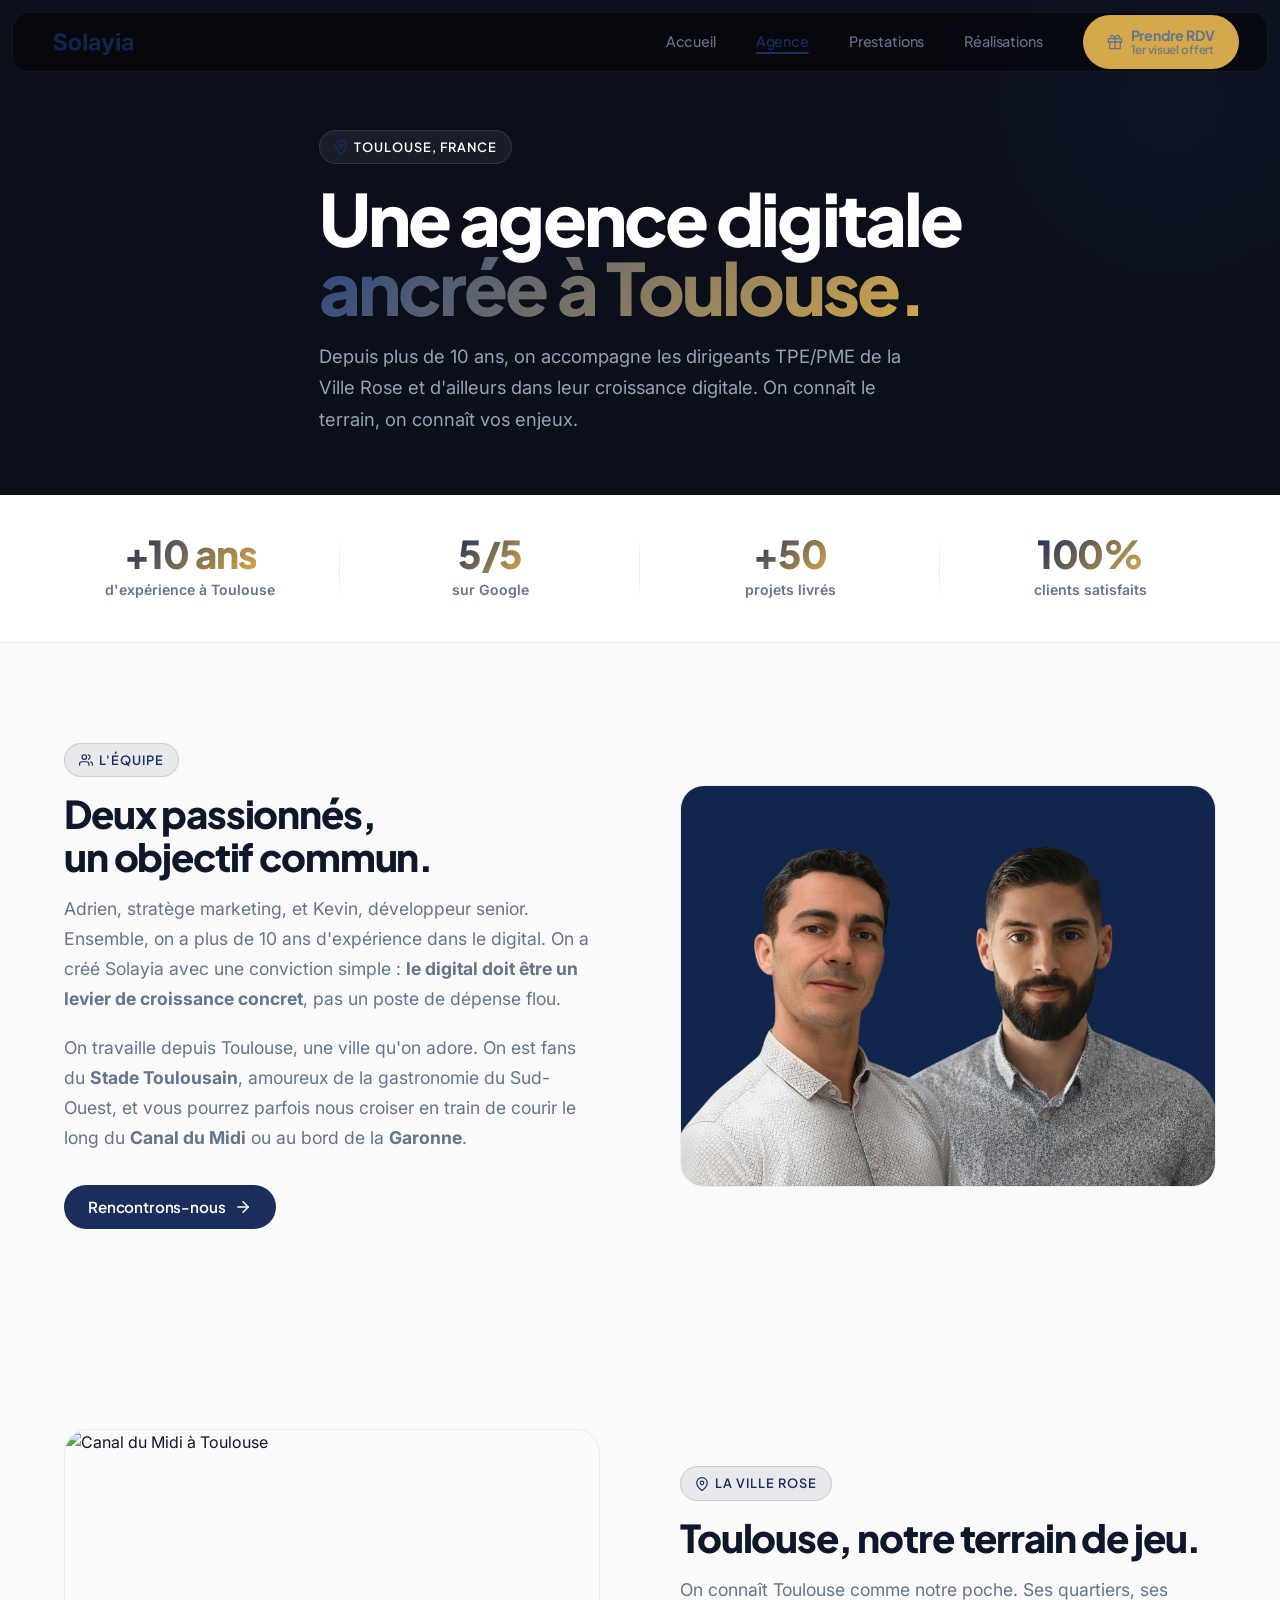
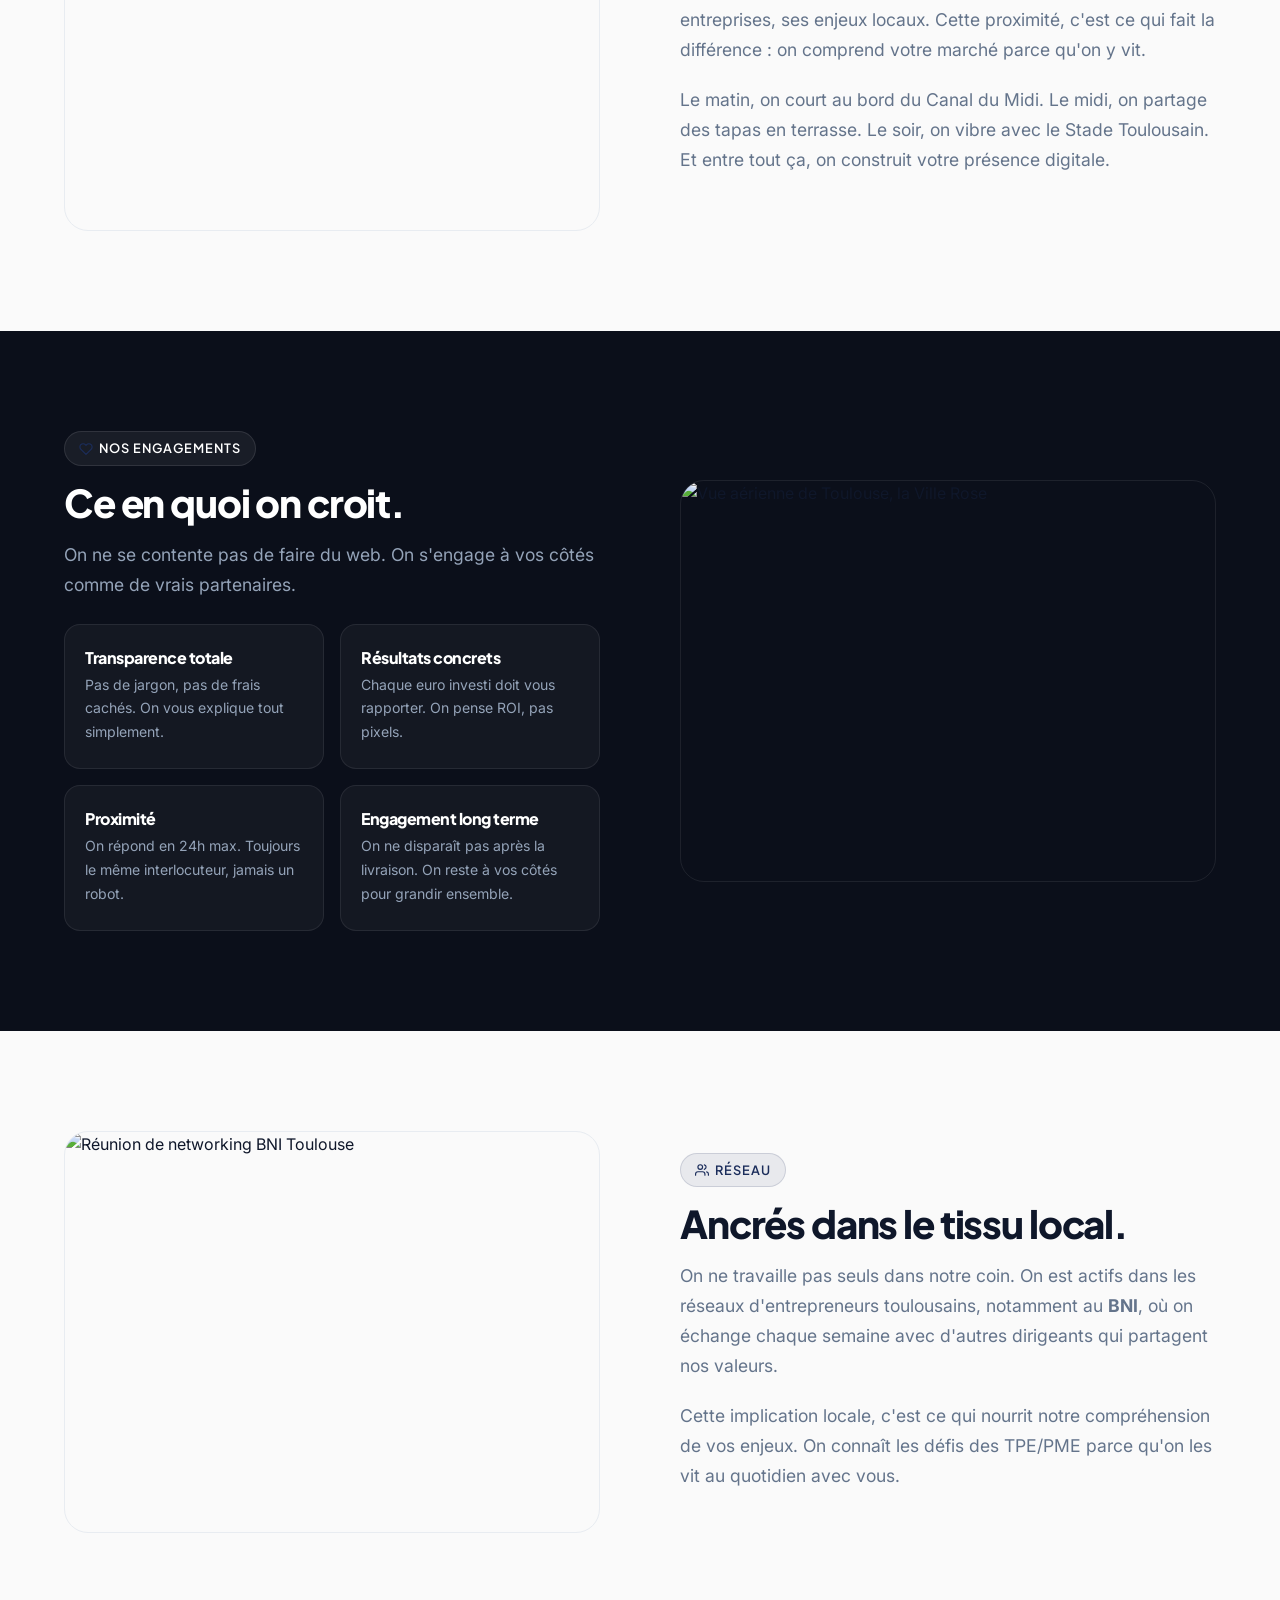
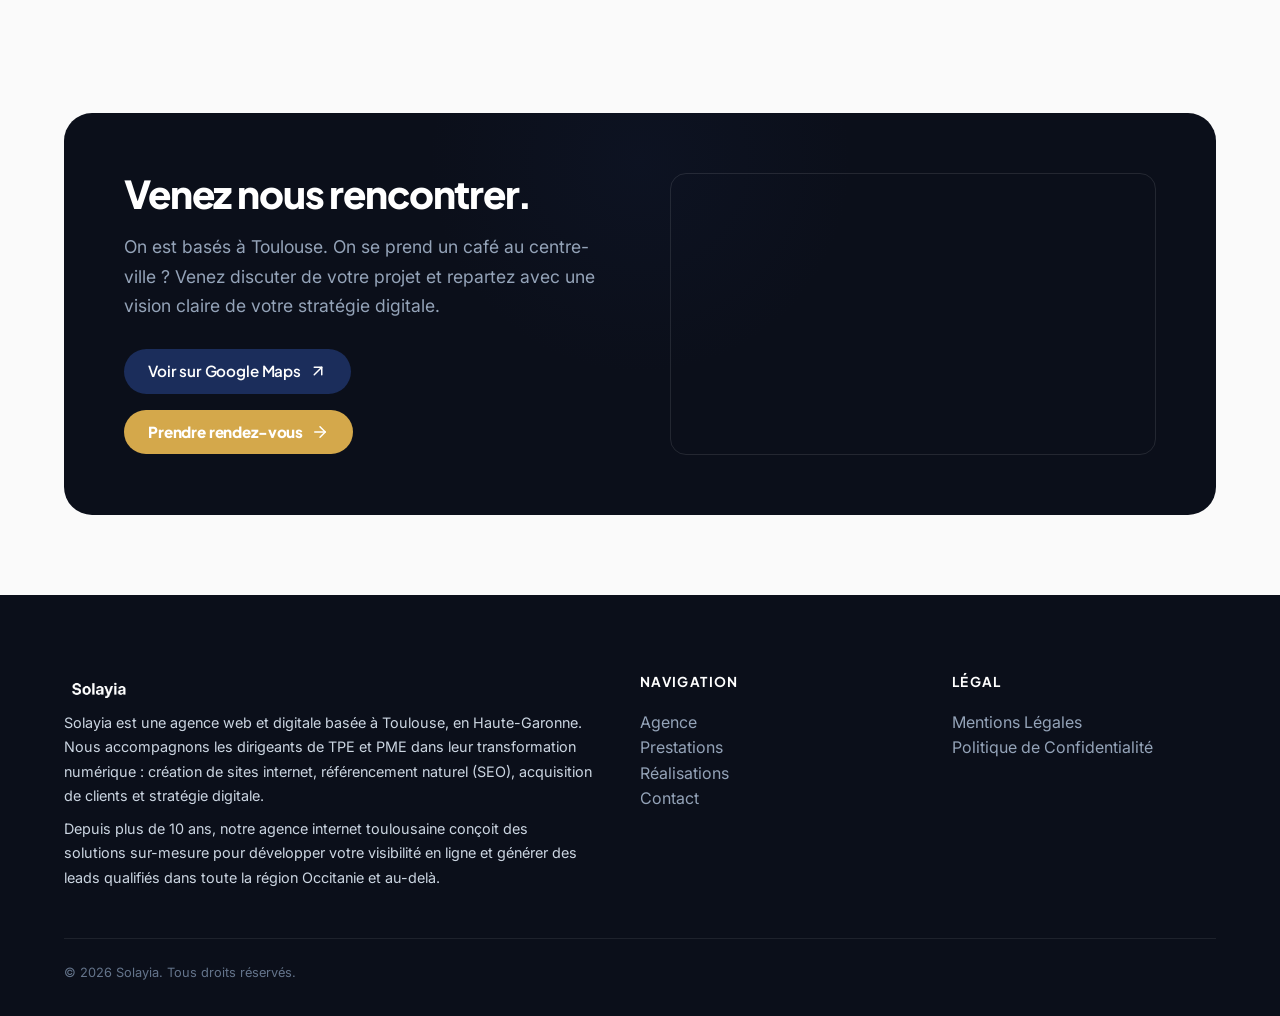
==== commit 026e9758: "Corrige tous les accents manquants sur agence.html et prestations.html - à, é, è, ê, ç corrigés part" ====
--- a/agence.html
+++ b/agence.html
@@ -11,7 +11,7 @@
     <link rel="apple-touch-icon" href="apple-touch-icon.png">
     <meta property="og:type" content="website">
     <meta property="og:title" content="Agence Solayia | Agence digitale à Toulouse">
-    <meta property="og:description" content="Basee a Toulouse, l'équipe Solayia vous accompagne depuis +10 ans dans votre croissance digitale.">
+    <meta property="og:description" content="Basée à Toulouse, l'équipe Solayia vous accompagne depuis +10 ans dans votre croissance digitale.">
     <meta property="og:url" content="https://solayia.github.io/solayia/agence.html">
     <meta property="og:image" content="https://solayia.github.io/solayia/assets/logo-solayia-4.png">
     <meta property="og:locale" content="fr_FR">
@@ -283,7 +283,7 @@
             <div class="ag-stats-grid">
                 <div class="ag-stat reveal">
                     <div class="ag-stat-val">+10 ans</div>
-                    <div class="ag-stat-label">d'expérience a Toulouse</div>
+                    <div class="ag-stat-label">d'expérience à Toulouse</div>
                 </div>
                 <div class="ag-stat reveal">
                     <div class="ag-stat-val">5/5</div>
@@ -309,7 +309,7 @@
                         L'équipe
                     </span>
                     <h2>Deux passionnés,<br>un objectif commun.</h2>
-                    <p>Adrien, stratège marketing, et Kevin, développeur senior. Ensemble, on a plus de 10 ans d'expérience dans le digital. On a créé Solayia avec une conviction simple : <strong>le digital doit etre un levier de croissance concret</strong>, pas un poste de dépense flou.</p>
+                    <p>Adrien, stratège marketing, et Kevin, développeur senior. Ensemble, on a plus de 10 ans d'expérience dans le digital. On a créé Solayia avec une conviction simple : <strong>le digital doit être un levier de croissance concret</strong>, pas un poste de dépense flou.</p>
                     <p>On travaille depuis Toulouse, une ville qu'on adore. On est fans du <strong>Stade Toulousain</strong>, amoureux de la gastronomie du Sud-Ouest, et vous pourrez parfois nous croiser en train de courir le long du <strong>Canal du Midi</strong> ou au bord de la <strong>Garonne</strong>.</p>
                     <a href="https://calendar.app.google/M3RFtpdJPuUSrRJf7" target="_blank" rel="noopener noreferrer" class="btn btn-primary" style="margin-top: 12px;">
                         Rencontrons-nous
@@ -318,7 +318,7 @@
                 </div>
                 <div class="ag-visual reveal">
                     <div class="ag-photo" style="aspect-ratio: 4/3;">
-                        <img src="assets/IMG_0601.jpeg" alt="Adrien et Kevin, cofondateurs Solayia a Toulouse">
+                        <img src="assets/IMG_0601.jpeg" alt="Adrien et Kevin, cofondateurs Solayia à Toulouse">
                     </div>
                 </div>
             </div>
@@ -333,12 +333,12 @@
                         La Ville Rose
                     </span>
                     <h2>Toulouse, notre terrain de jeu.</h2>
-                    <p>On connaît Toulouse comme notre poche. Ses quartiers, ses entreprises, ses enjeux locaux. Cette proximite, c'est ce qui fait la difference : on comprend votre marché parce qu'on y vit.</p>
-                    <p>Le matin, on court au bord du Canal du Midi. Le midi, on partage des tapas en terrasse. Le soir, on vibre avec le Stade Toulousain. Et entre tout ca, on construit votre presence digitale.</p>
+                    <p>On connaît Toulouse comme notre poche. Ses quartiers, ses entreprises, ses enjeux locaux. Cette proximité, c'est ce qui fait la différence : on comprend votre marché parce qu'on y vit.</p>
+                    <p>Le matin, on court au bord du Canal du Midi. Le midi, on partage des tapas en terrasse. Le soir, on vibre avec le Stade Toulousain. Et entre tout ça, on construit votre présence digitale.</p>
                 </div>
                 <div class="ag-visual reveal">
                     <div class="ag-photo" style="aspect-ratio: 4/3;">
-                        <img src="https://images.unsplash.com/photo-1550340499-a6c60fc8287c?w=800&q=80" alt="Canal du Midi a Toulouse" loading="lazy">
+                        <img src="https://images.unsplash.com/photo-1550340499-a6c60fc8287c?w=800&q=80" alt="Canal du Midi à Toulouse" loading="lazy">
                     </div>
                 </div>
             </div>
@@ -365,7 +365,7 @@
                         </div>
                         <div class="ag-value">
                             <h4>Proximité</h4>
-                            <p>On répond en 24h max. Toujours le meme interlocuteur, jamais un robot.</p>
+                            <p>On répond en 24h max. Toujours le même interlocuteur, jamais un robot.</p>
                         </div>
                         <div class="ag-value">
                             <h4>Engagement long terme</h4>
@@ -375,7 +375,7 @@
                 </div>
                 <div class="ag-visual reveal">
                     <div class="ag-photo" style="aspect-ratio: 4/3;">
-                        <img src="https://images.unsplash.com/photo-1623788317768-5b8aae35264d?w=800&q=80" alt="Vue aerienne de Toulouse, la Ville Rose" loading="lazy">
+                        <img src="https://images.unsplash.com/photo-1623788317768-5b8aae35264d?w=800&q=80" alt="Vue aérienne de Toulouse, la Ville Rose" loading="lazy">
                     </div>
                 </div>
             </div>
@@ -390,12 +390,12 @@
                         Réseau
                     </span>
                     <h2>Ancrés dans le tissu local.</h2>
-                    <p>On ne travaille pas seuls dans notre coin. On est actifs dans les réseaux d'entrepreneurs toulousains, notamment au <strong>BNI</strong>, ou on echange chaque semaine avec d'autres dirigeants qui partagent nos valeurs.</p>
-                    <p>Cette implication locale, c'est ce qui nourrit notre compréhension de vos enjeux. On connait les défis des TPE/PME parce qu'on les vit au quotidien avec vous.</p>
+                    <p>On ne travaille pas seuls dans notre coin. On est actifs dans les réseaux d'entrepreneurs toulousains, notamment au <strong>BNI</strong>, où on échange chaque semaine avec d'autres dirigeants qui partagent nos valeurs.</p>
+                    <p>Cette implication locale, c'est ce qui nourrit notre compréhension de vos enjeux. On connaît les défis des TPE/PME parce qu'on les vit au quotidien avec vous.</p>
                 </div>
                 <div class="ag-visual reveal">
                     <div class="ag-photo" style="aspect-ratio: 4/3;">
-                        <img src="https://images.unsplash.com/photo-1556761175-5973dc0f32e7?w=800&q=80" alt="Reunion de networking BNI Toulouse" loading="lazy">
+                        <img src="https://images.unsplash.com/photo-1556761175-5973dc0f32e7?w=800&q=80" alt="Réunion de networking BNI Toulouse" loading="lazy">
                     </div>
                 </div>
             </div>
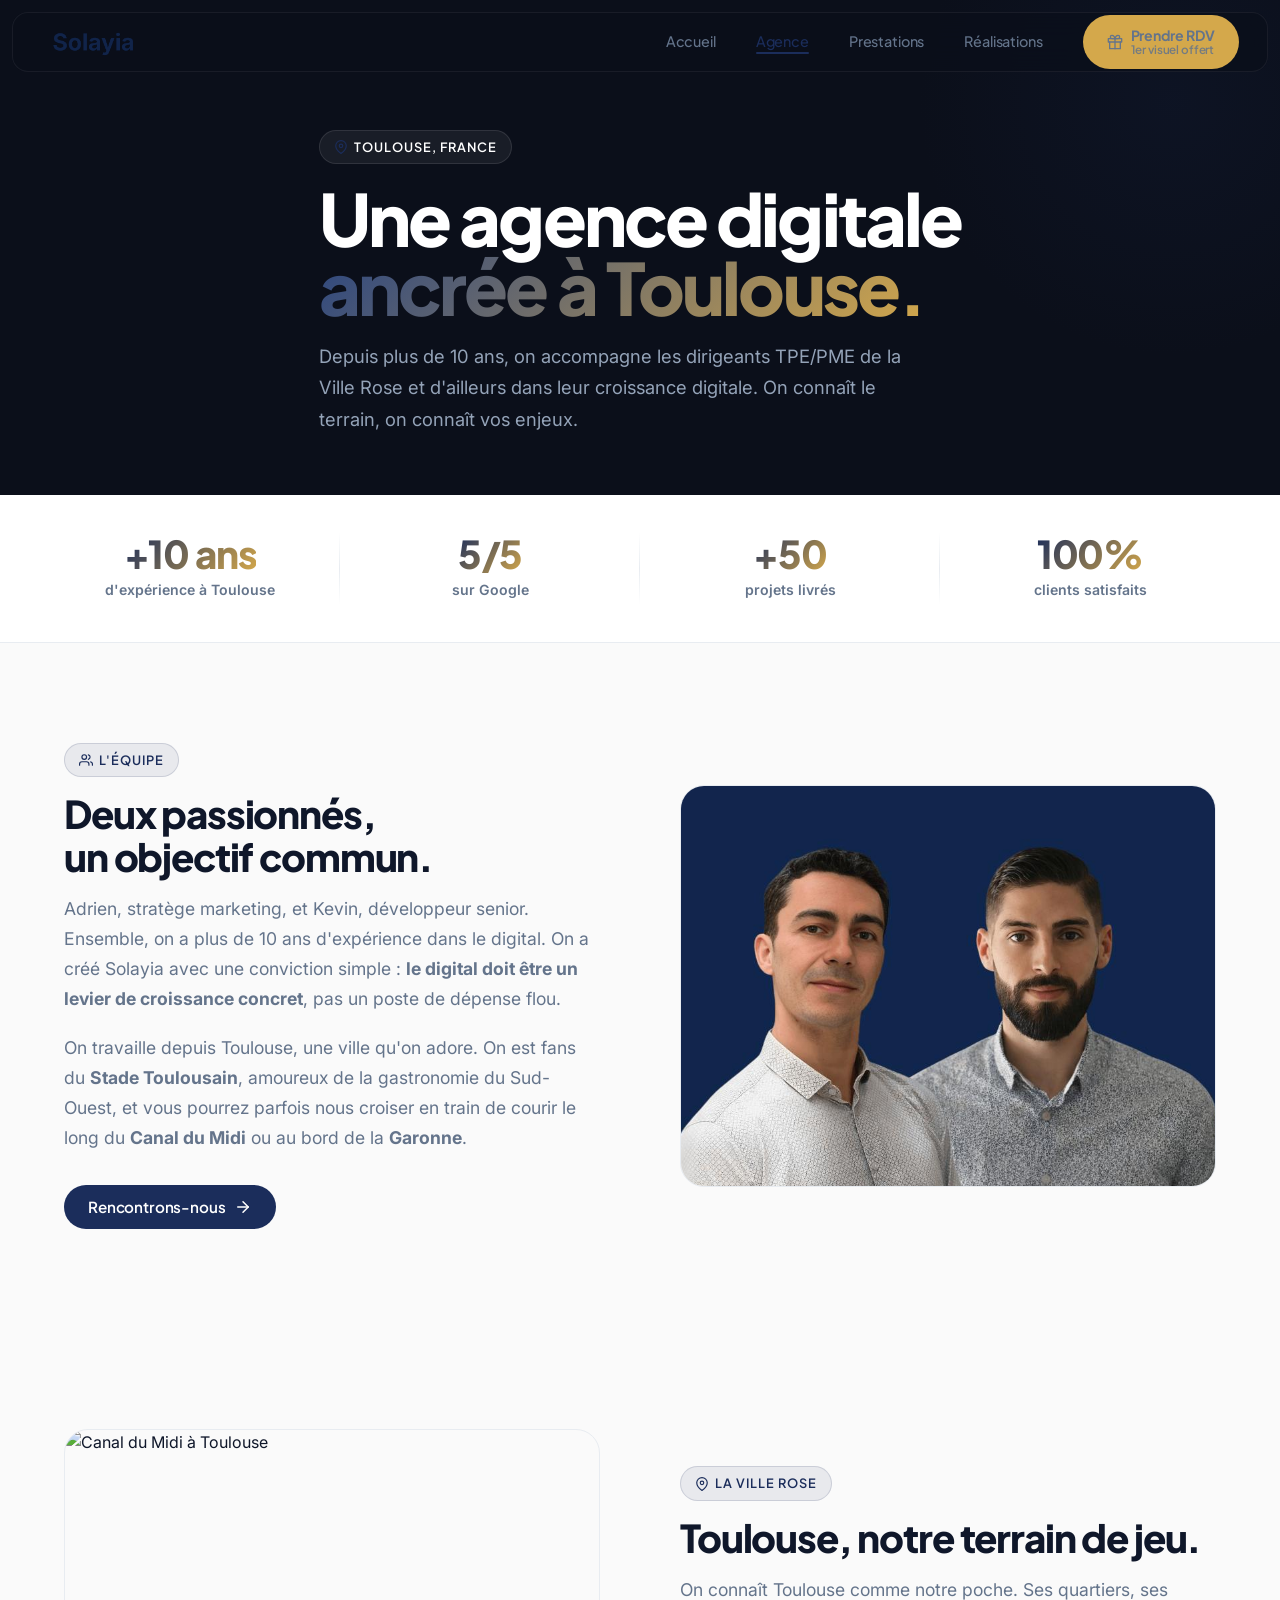
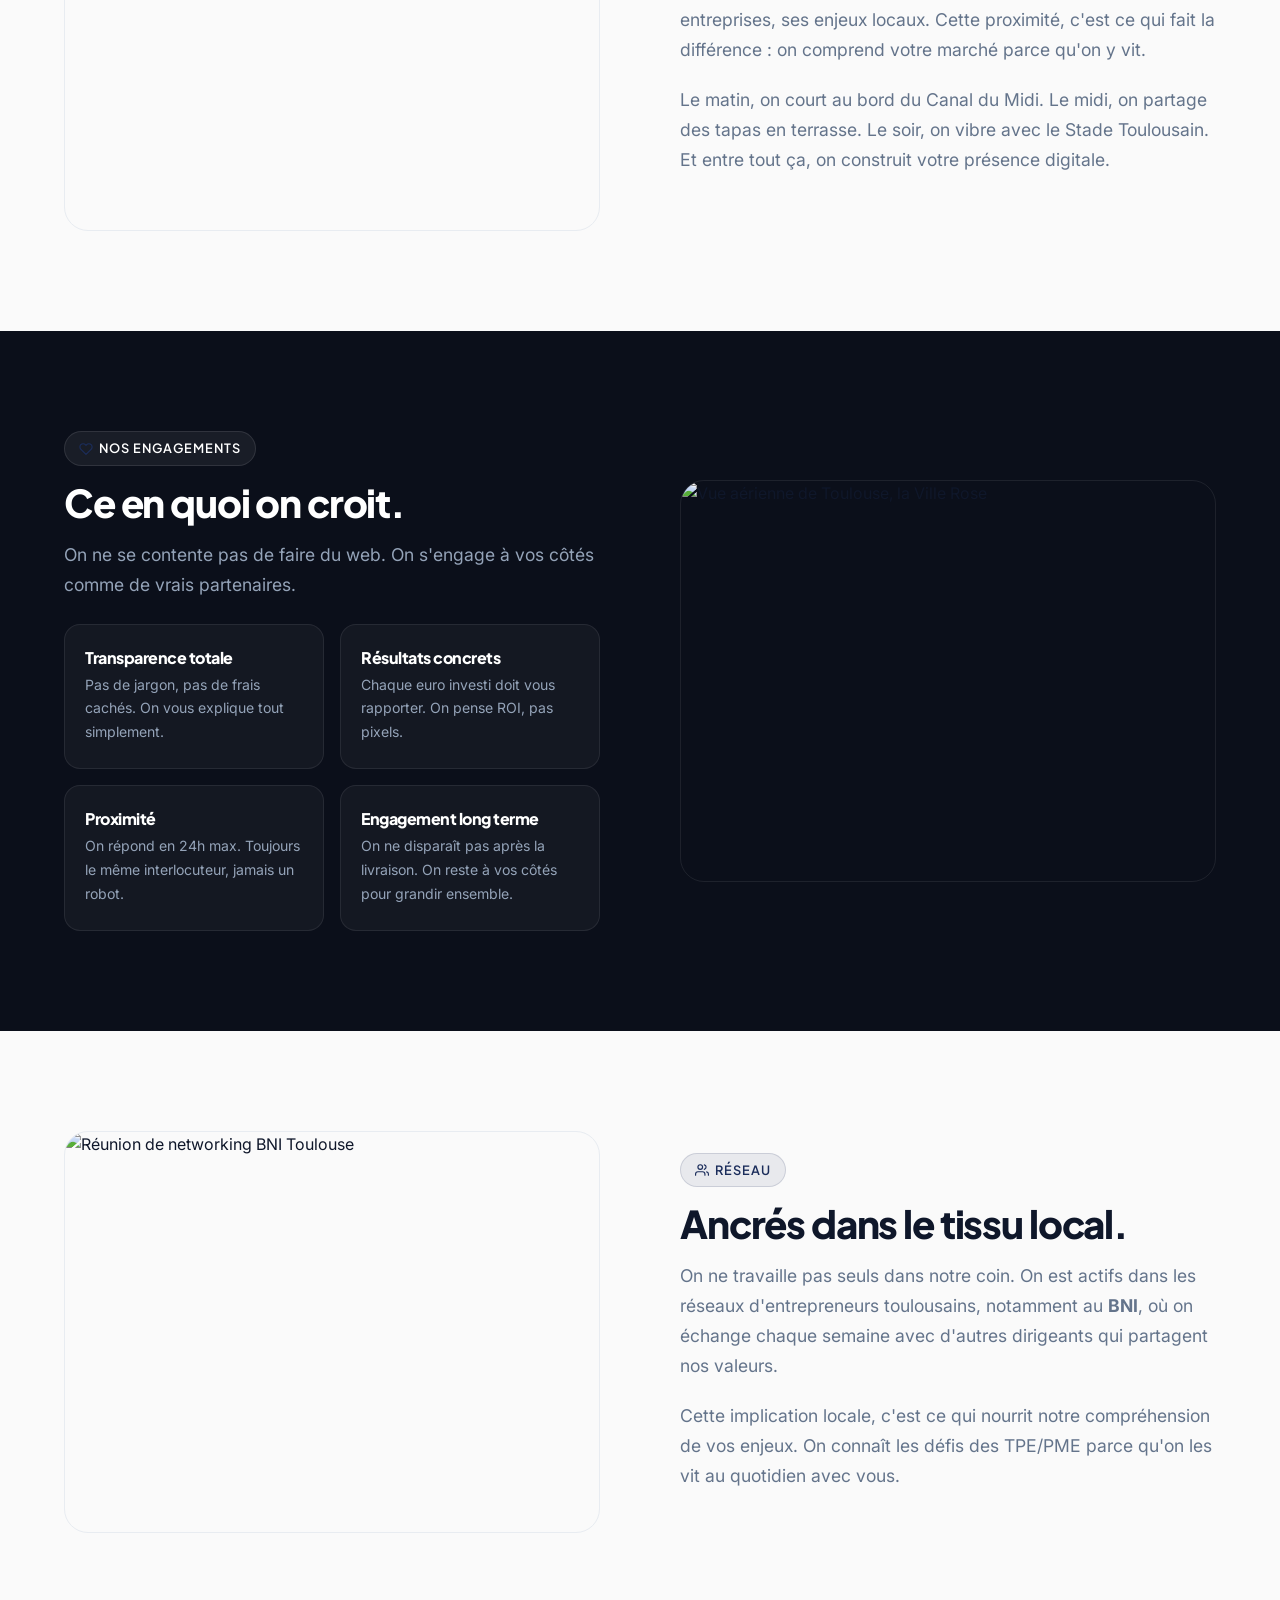
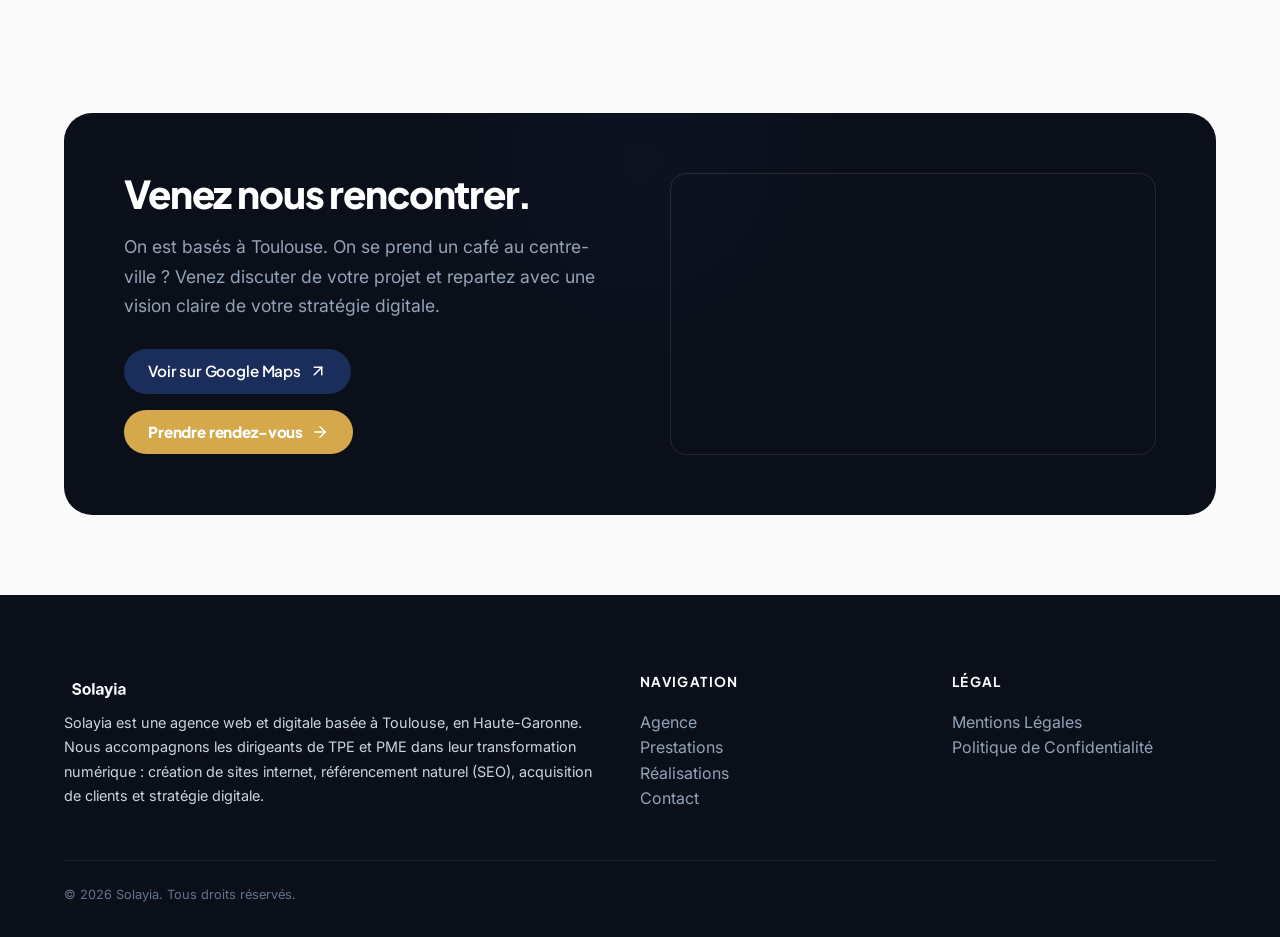
==== commit 5922b96a: "Uniformise fond bleu roi, menus, footer, titre réalisations et section compacte - Supprime le 2e par" ====
--- a/agence.html
+++ b/agence.html
@@ -253,7 +253,7 @@
 </head>
 <body>
 
-    <nav class="navbar" role="navigation" aria-label="Menu principal" style="background: rgba(6,6,10,0.7); border-color: rgba(255,255,255,0.06);">
+    <nav class="navbar" role="navigation" aria-label="Menu principal" style="background: rgba(11,15,26,0.7); border-color: rgba(255,255,255,0.06);">
         <a href="index.html" class="logo"><img src="assets/logo-solayia-2.png" alt="Solayia" class="logo-dark"><img src="assets/logo-solayia-5.png" alt="Solayia" class="logo-light"></a>
         <div class="burger" aria-label="Menu"><div class="line1"></div><div class="line2"></div><div class="line3"></div></div>
         <ul class="nav-links">
@@ -431,7 +431,6 @@
                 <div>
                     <h3><img src="assets/logo-solayia-5.png" alt="Solayia - Agence digitale Toulouse" style="height: 28px; width: auto;"></h3>
                     <p style="font-size: 0.9rem; margin-top: 8px;">Solayia est une agence web et digitale basée à Toulouse, en Haute-Garonne. Nous accompagnons les dirigeants de TPE et PME dans leur transformation numérique : création de sites internet, référencement naturel (SEO), acquisition de clients et stratégie digitale.</p>
-                    <p style="font-size: 0.9rem; margin-top: 8px;">Depuis plus de 10 ans, notre agence internet toulousaine conçoit des solutions sur-mesure pour développer votre visibilité en ligne et générer des leads qualifiés dans toute la région Occitanie et au-delà.</p>
                 </div>
                 <div>
                     <h4>Navigation</h4>
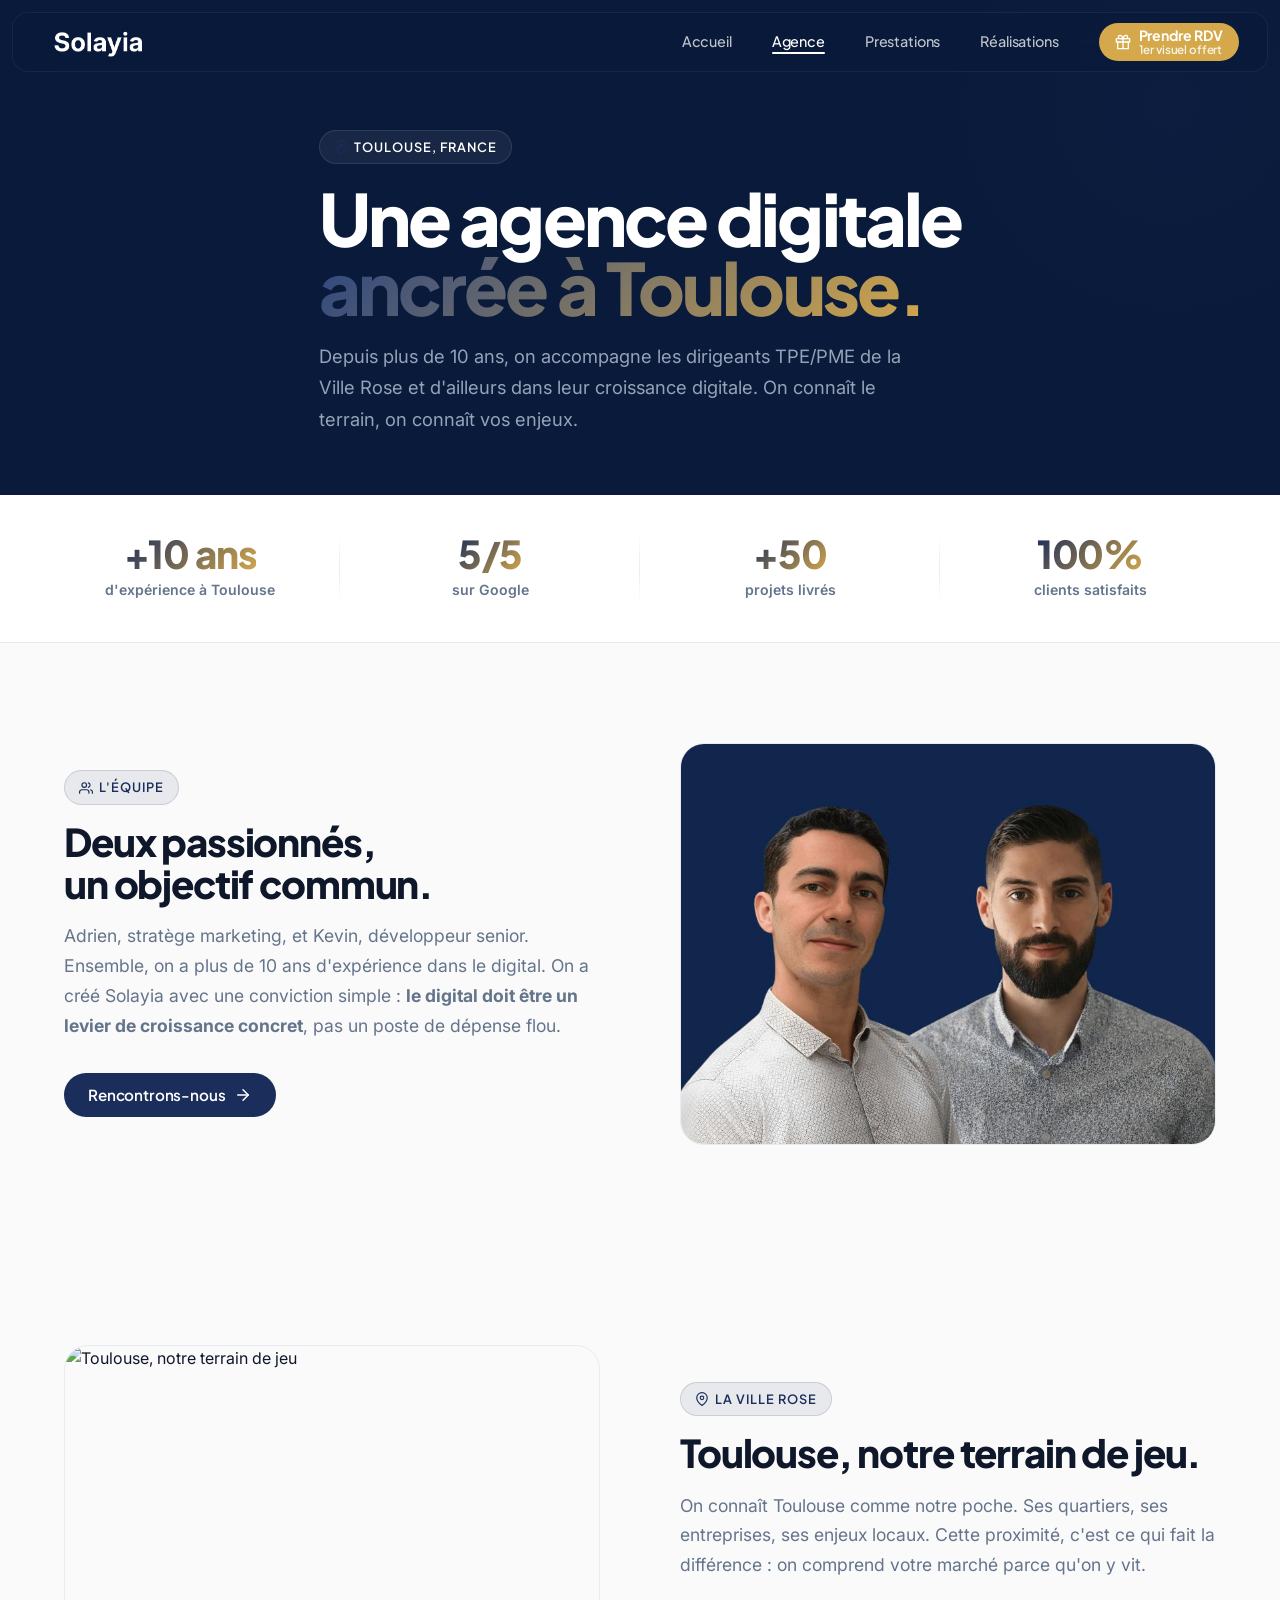
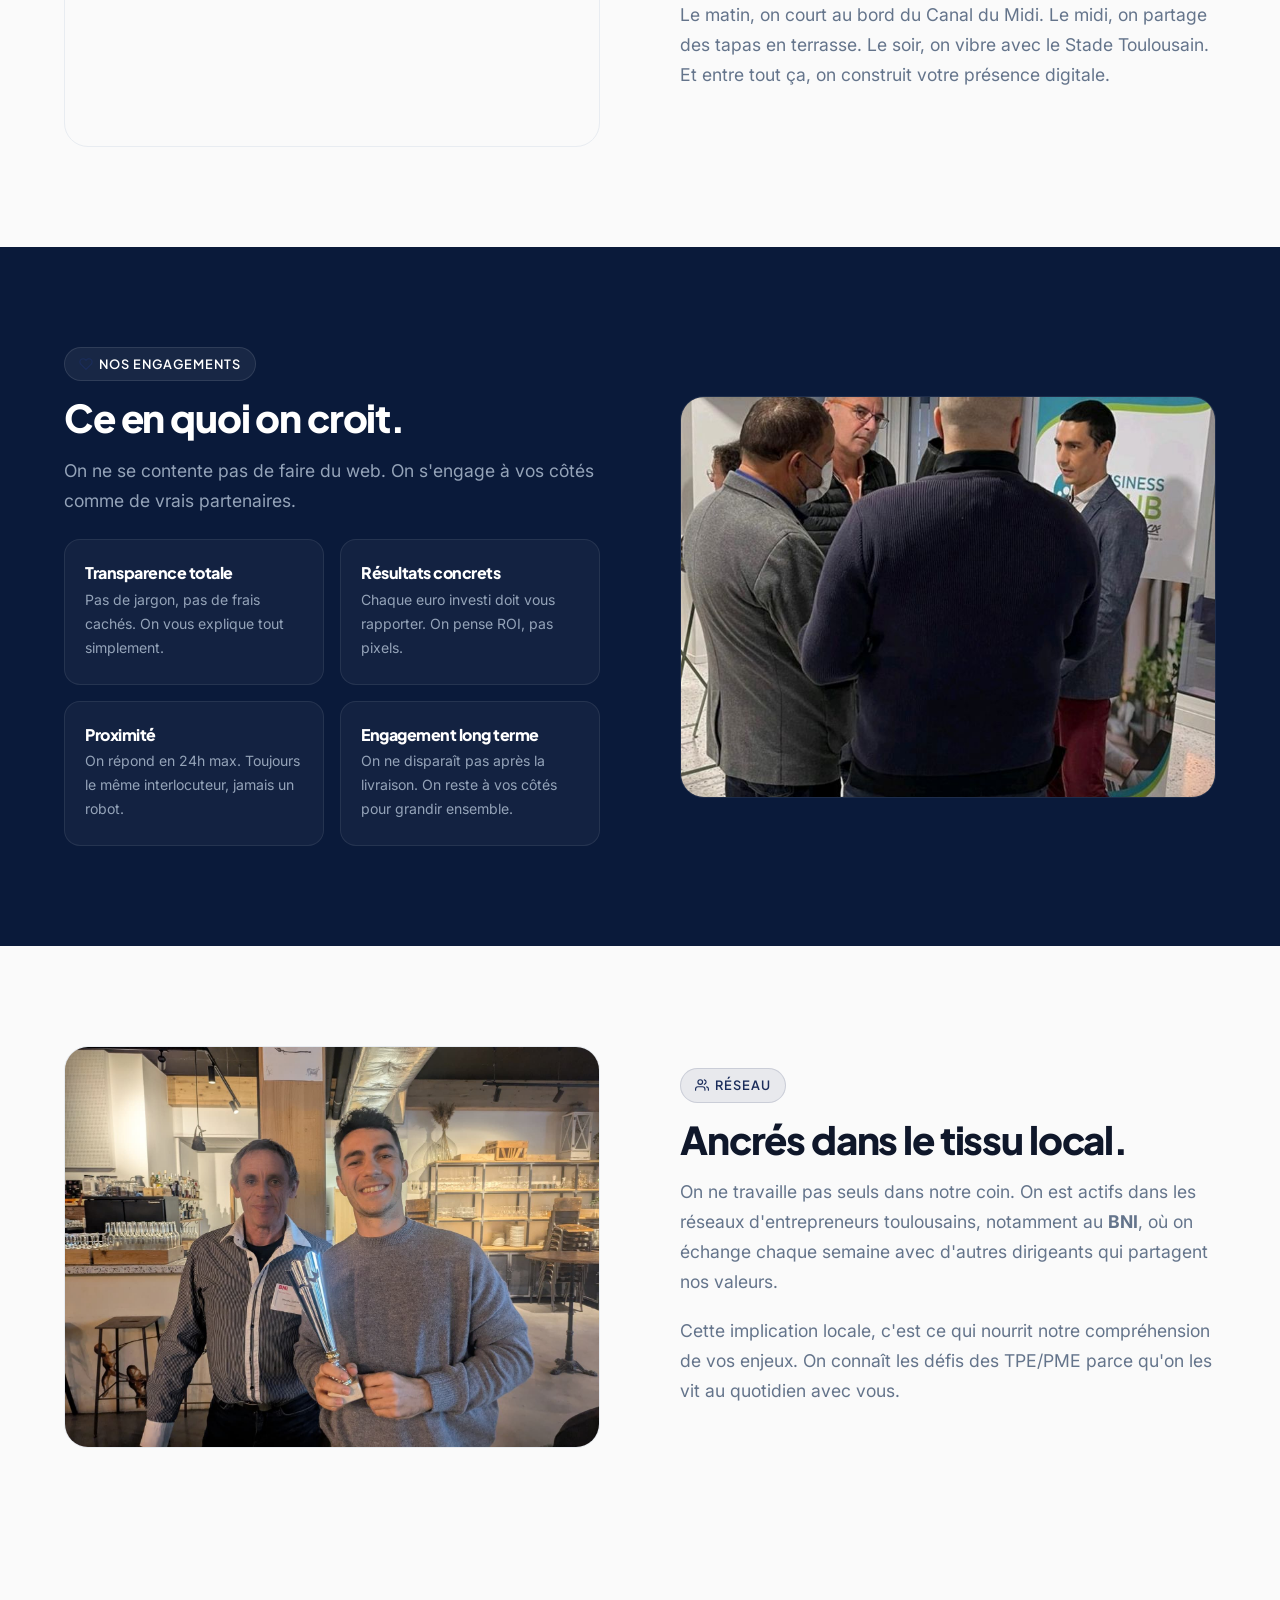
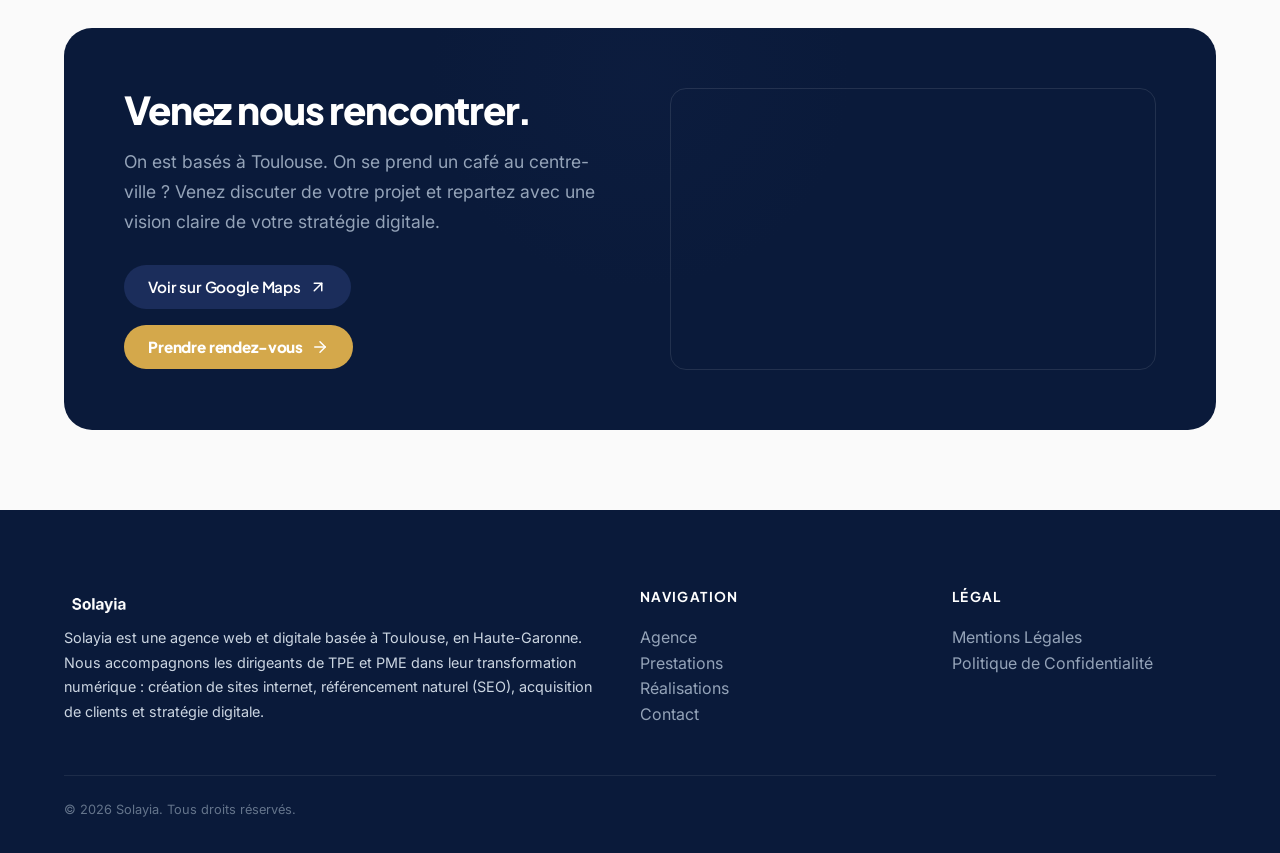
==== commit 936b9b2c: "Navbar bleu roi uniforme, visuels agence, bouton RDV compact, CTA prestations arrondi - Agence: supp" ====
--- a/agence.html
+++ b/agence.html
@@ -253,7 +253,7 @@
 </head>
 <body>
 
-    <nav class="navbar" role="navigation" aria-label="Menu principal" style="background: rgba(11,15,26,0.7); border-color: rgba(255,255,255,0.06);">
+    <nav class="navbar navbar-dark" role="navigation" aria-label="Menu principal">
         <a href="index.html" class="logo"><img src="assets/logo-solayia-2.png" alt="Solayia" class="logo-dark"><img src="assets/logo-solayia-5.png" alt="Solayia" class="logo-light"></a>
         <div class="burger" aria-label="Menu"><div class="line1"></div><div class="line2"></div><div class="line3"></div></div>
         <ul class="nav-links">
@@ -310,7 +310,6 @@
                     </span>
                     <h2>Deux passionnés,<br>un objectif commun.</h2>
                     <p>Adrien, stratège marketing, et Kevin, développeur senior. Ensemble, on a plus de 10 ans d'expérience dans le digital. On a créé Solayia avec une conviction simple : <strong>le digital doit être un levier de croissance concret</strong>, pas un poste de dépense flou.</p>
-                    <p>On travaille depuis Toulouse, une ville qu'on adore. On est fans du <strong>Stade Toulousain</strong>, amoureux de la gastronomie du Sud-Ouest, et vous pourrez parfois nous croiser en train de courir le long du <strong>Canal du Midi</strong> ou au bord de la <strong>Garonne</strong>.</p>
                     <a href="https://calendar.app.google/M3RFtpdJPuUSrRJf7" target="_blank" rel="noopener noreferrer" class="btn btn-primary" style="margin-top: 12px;">
                         Rencontrons-nous
                         <svg viewBox="0 0 24 24" fill="none" stroke="currentColor" stroke-width="2.5" stroke-linecap="round" stroke-linejoin="round"><line x1="5" y1="12" x2="19" y2="12"></line><polyline points="12 5 19 12 12 19"></polyline></svg>
@@ -338,7 +337,7 @@
                 </div>
                 <div class="ag-visual reveal">
                     <div class="ag-photo" style="aspect-ratio: 4/3;">
-                        <img src="https://images.unsplash.com/photo-1550340499-a6c60fc8287c?w=800&q=80" alt="Canal du Midi à Toulouse" loading="lazy">
+                        <img src="assets/toulouse-terrain.jpg" alt="Toulouse, notre terrain de jeu" loading="lazy">
                     </div>
                 </div>
             </div>
@@ -375,7 +374,7 @@
                 </div>
                 <div class="ag-visual reveal">
                     <div class="ag-photo" style="aspect-ratio: 4/3;">
-                        <img src="https://images.unsplash.com/photo-1623788317768-5b8aae35264d?w=800&q=80" alt="Vue aérienne de Toulouse, la Ville Rose" loading="lazy">
+                        <img src="assets/valeurs.jpg" alt="Ce en quoi on croit - Solayia" loading="lazy">
                     </div>
                 </div>
             </div>
@@ -395,7 +394,7 @@
                 </div>
                 <div class="ag-visual reveal">
                     <div class="ag-photo" style="aspect-ratio: 4/3;">
-                        <img src="https://images.unsplash.com/photo-1556761175-5973dc0f32e7?w=800&q=80" alt="Réunion de networking BNI Toulouse" loading="lazy">
+                        <img src="assets/tissu-local.jpg" alt="Ancrés dans le tissu local - Solayia" loading="lazy">
                     </div>
                 </div>
             </div>
@@ -454,5 +453,19 @@
     </footer>
 
     <script src="script.js"></script>
+    <script>
+        const navEl = document.querySelector('.navbar');
+        const heroEl = document.querySelector('.ag-hero');
+        window.addEventListener('scroll', () => {
+            const heroBottom = heroEl ? heroEl.offsetTop + heroEl.offsetHeight - 100 : window.innerHeight - 100;
+            if (window.scrollY > heroBottom) {
+                navEl.classList.remove('navbar-dark');
+                navEl.classList.add('navbar-light');
+            } else {
+                navEl.classList.remove('navbar-light');
+                navEl.classList.add('navbar-dark');
+            }
+        }, { passive: true });
+    </script>
 </body>
 </html>
--- a/style.css
+++ b/style.css
@@ -8,7 +8,7 @@
 :root {
     --bg-body: #FAFAFA;
     --bg-alt: #F1F5F9;
-    --bg-dark: #0B0F1A;
+    --bg-dark: #0A1A3A;
     --bg-dark-alt: #111827;
     --bg-card: #FFFFFF;
 
@@ -592,6 +592,44 @@
         transform: none !important;
         transition: none !important;
     }
+}
+
+/* --- 14b. NAVBAR DARK/LIGHT TRANSITION --- */
+.navbar-dark {
+    background: rgba(10,26,58,0.75) !important;
+    border-color: rgba(255,255,255,0.06) !important;
+    backdrop-filter: blur(20px);
+    -webkit-backdrop-filter: blur(20px);
+}
+.navbar-dark .logo .logo-dark { display: none; }
+.navbar-dark .logo .logo-light { display: block; }
+.navbar-dark .nav-links a { color: rgba(255,255,255,0.75); }
+.navbar-dark .nav-links a:hover,
+.navbar-dark .nav-links a.active { color: #FFF; }
+.navbar-dark .nav-links a.btn { color: #FFF; }
+.navbar-dark .burger div { background: #FFF; }
+.navbar-dark .nav-links a:not(.btn)::after { background: #FFF; }
+
+.navbar-light {
+    background: rgba(255,255,255,0.92) !important;
+    border-color: rgba(0,0,0,0.06) !important;
+    box-shadow: 0 4px 30px rgba(0,0,0,0.06);
+}
+.navbar-light .logo .logo-dark { display: block; }
+.navbar-light .logo .logo-light { display: none; }
+.navbar-light .nav-links a { color: var(--text-muted); }
+.navbar-light .nav-links a:hover,
+.navbar-light .nav-links a.active { color: var(--primary); }
+.navbar-light .nav-links a.btn { color: #FFF; }
+.navbar-light .burger div { background: var(--text-main); }
+.navbar-light .nav-links a:not(.btn)::after { background: var(--primary); }
+
+/* --- 14c. BOUTON RDV COMPACT --- */
+.nav-links .btn-accent {
+    padding: 4px 16px;
+}
+.nav-links .btn-accent span {
+    padding: 0 !important;
 }
 
 /* --- 15. BURGER MOBILE --- */
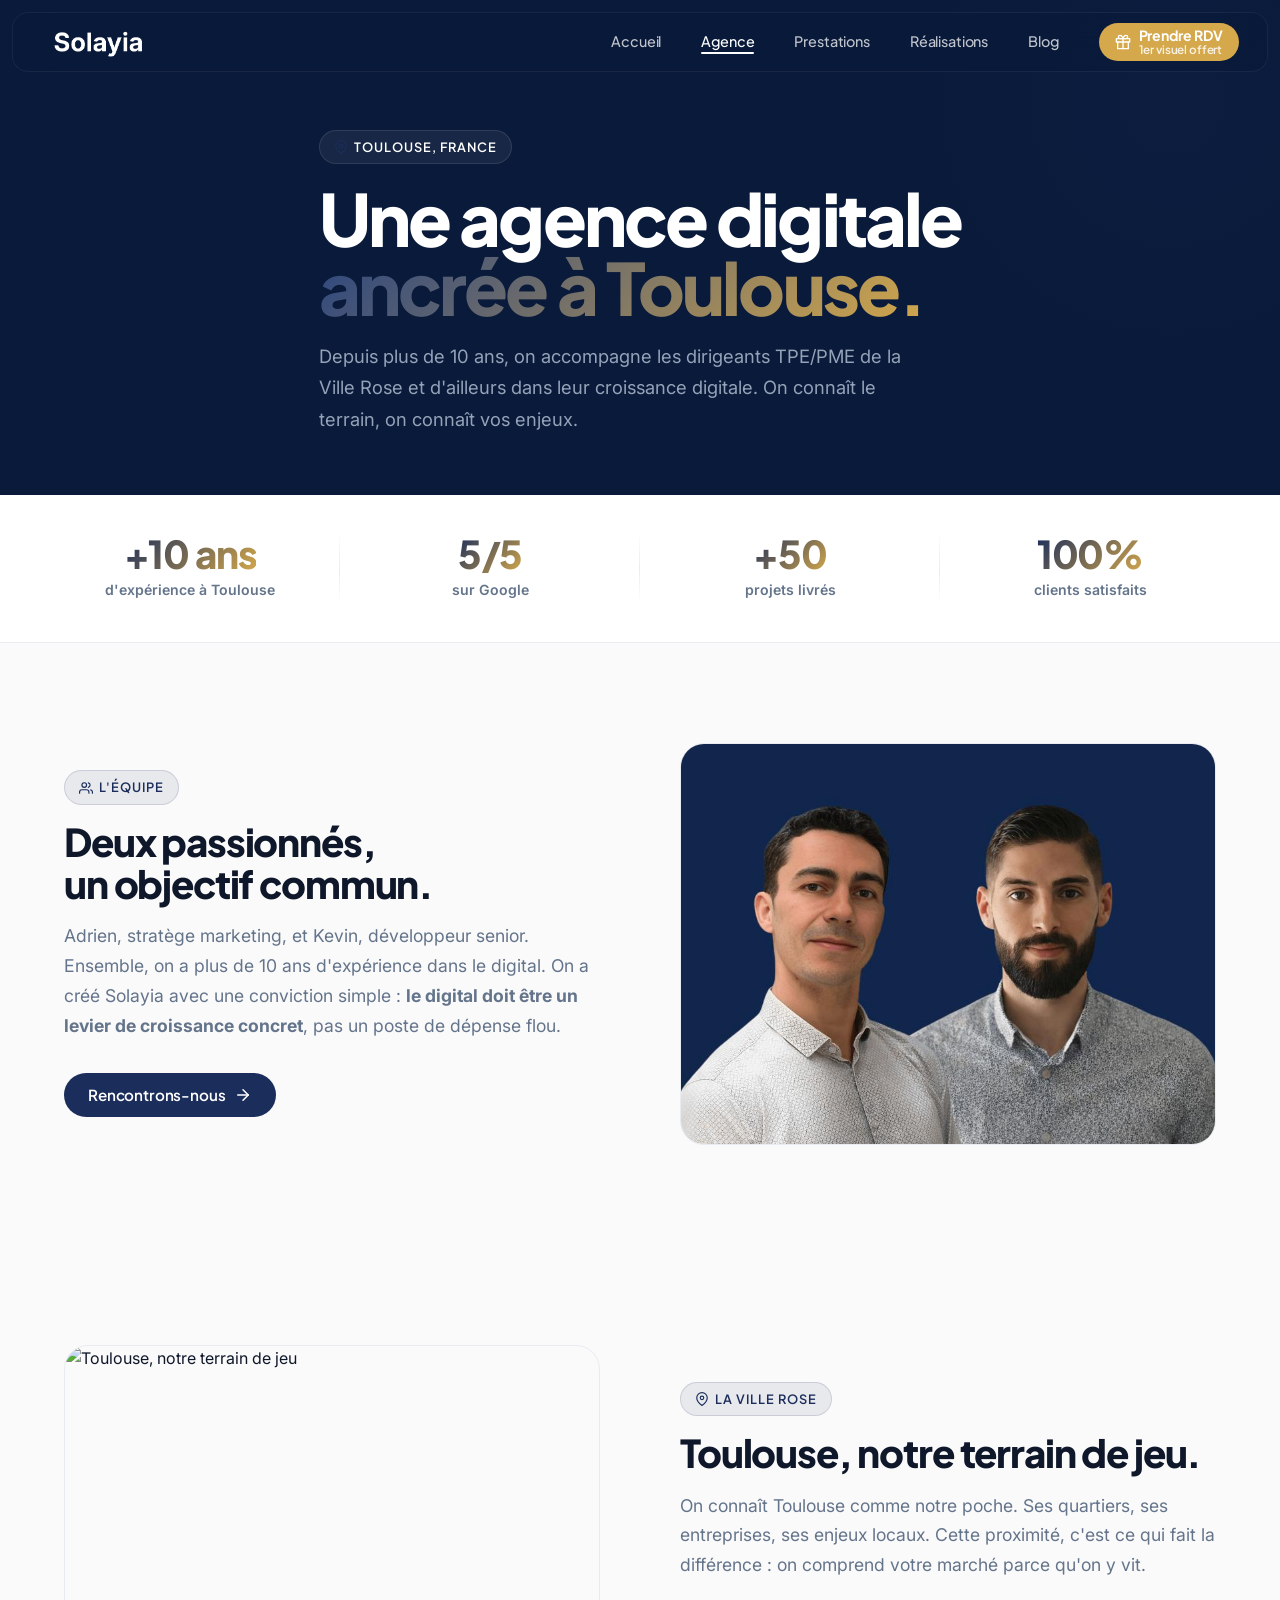
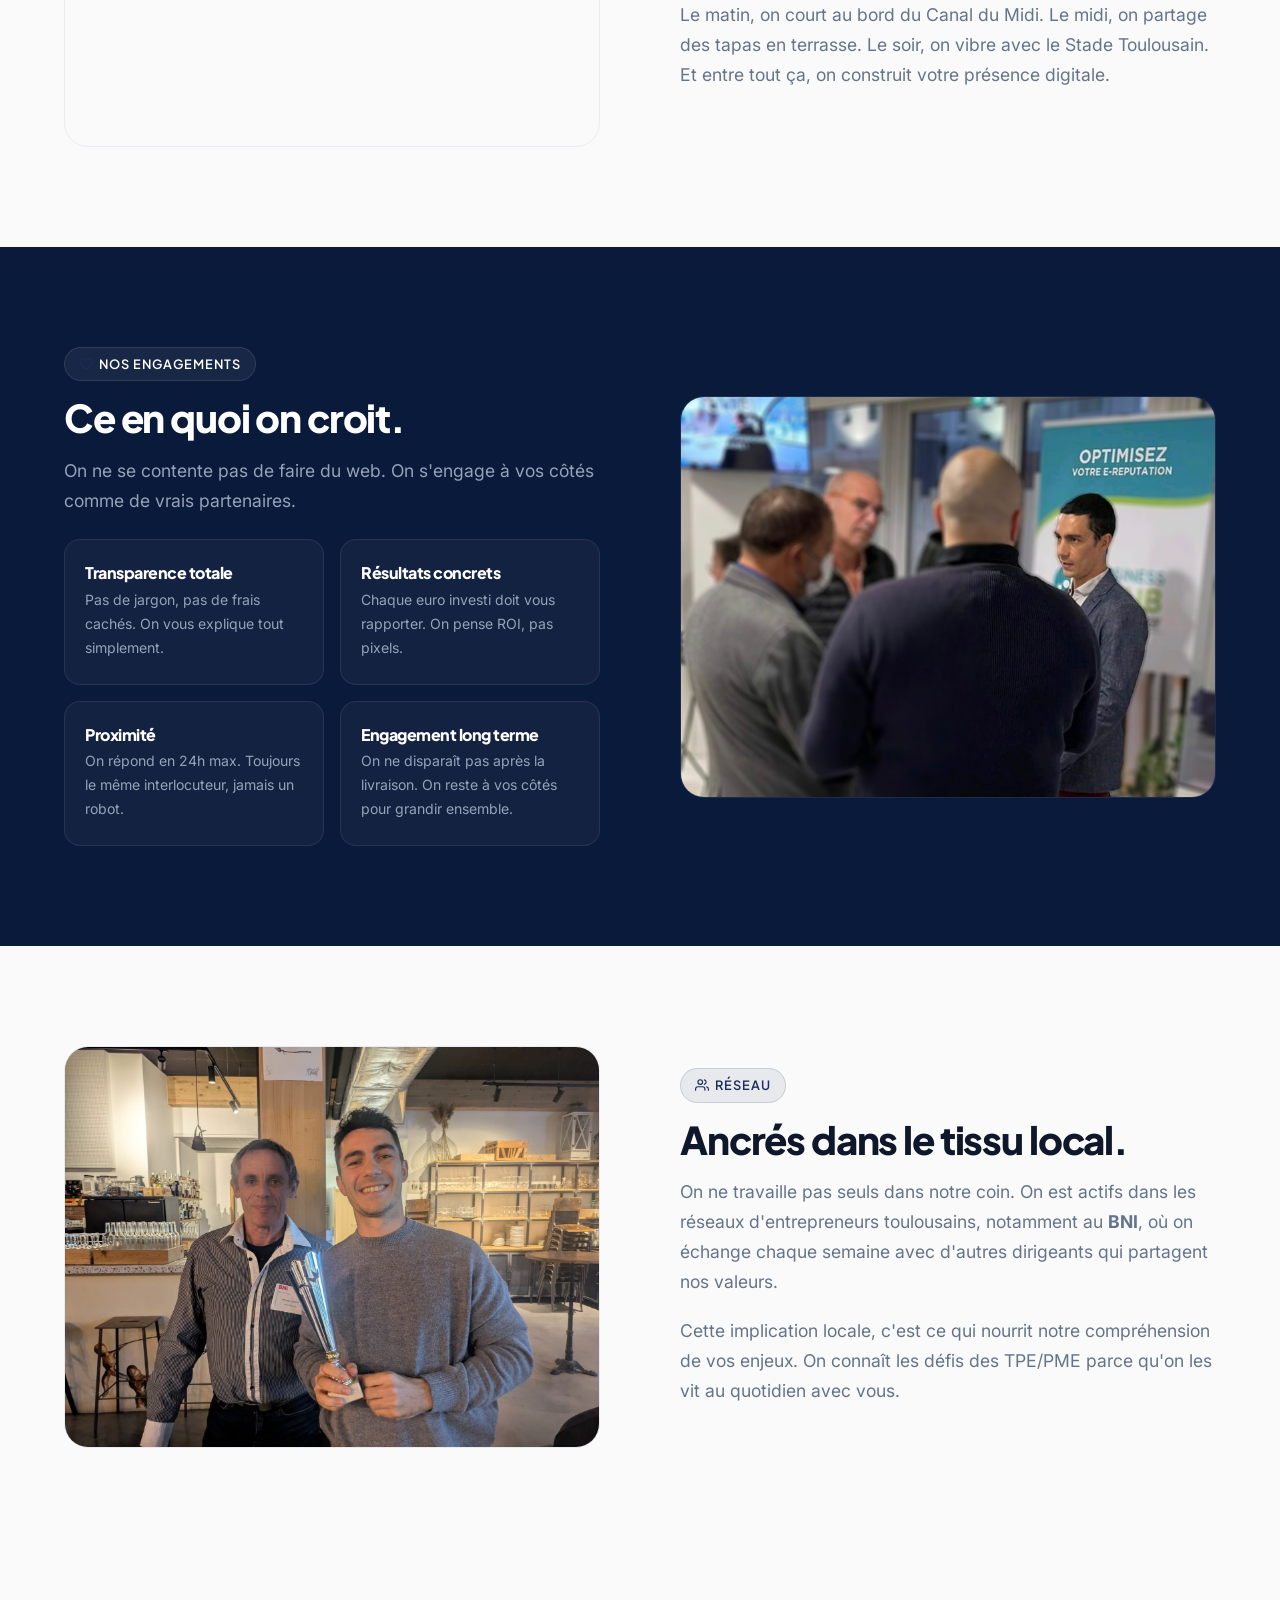
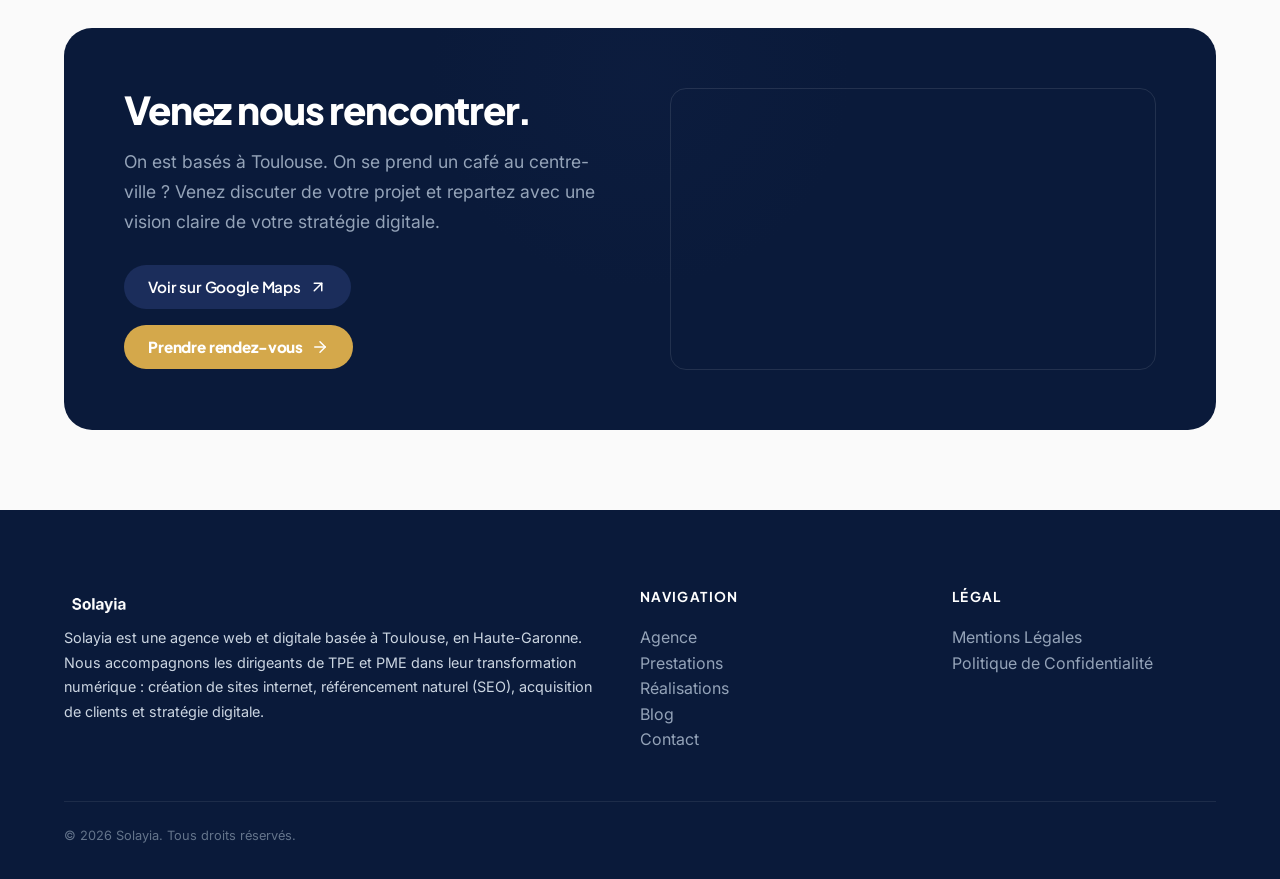
==== commit d38a8973: "Page blog, bouton réalisations, SEO optimisé, lien blog partout - Nouvelle page blog avec premier ar" ====
--- a/agence.html
+++ b/agence.html
@@ -18,6 +18,7 @@
     <link rel="preconnect" href="https://fonts.googleapis.com">
     <link rel="preconnect" href="https://fonts.gstatic.com" crossorigin>
     <link href="https://fonts.googleapis.com/css2?family=Plus+Jakarta+Sans:wght@400;500;600;700;800&family=Inter:wght@400;500;600;700&display=swap" rel="stylesheet">
+    <link rel="alternate" hreflang="fr" href="https://solayia.github.io/solayia/agence.html">
     <link rel="stylesheet" href="style.css">
     <style>
         /* ===== HERO ===== */
@@ -261,6 +262,7 @@
             <li><a href="agence.html" class="active" aria-current="page">Agence</a></li>
             <li><a href="prestations.html">Prestations</a></li>
             <li><a href="realisations.html">Réalisations</a></li>
+            <li><a href="blog.html">Blog</a></li>
             <li><a href="https://calendar.app.google/M3RFtpdJPuUSrRJf7" target="_blank" rel="noopener noreferrer" class="btn btn-accent"><svg viewBox="0 0 24 24" fill="none" stroke="currentColor" stroke-width="2.5" stroke-linecap="round" stroke-linejoin="round" style="width:16px;height:16px;"><polyline points="20 12 20 22 4 22 4 12"></polyline><rect x="2" y="7" width="20" height="5"></rect><line x1="12" y1="22" x2="12" y2="7"></line><path d="M12 7H7.5a2.5 2.5 0 0 1 0-5C11 2 12 7 12 7z"></path><path d="M12 7h4.5a2.5 2.5 0 0 0 0-5C13 2 12 7 12 7z"></path></svg> <span style="display:flex;flex-direction:column;line-height:1.15;padding:2px 0;"><strong style="font-size:0.88rem;">Prendre RDV</strong><span style="font-size:0.73rem;opacity:0.85;font-weight:600;">1er visuel offert</span></span></a></li>
         </ul>
     </nav>
@@ -437,6 +439,7 @@
                         <li><a href="agence.html">Agence</a></li>
                         <li><a href="prestations.html">Prestations</a></li>
                         <li><a href="realisations.html">Réalisations</a></li>
+                        <li><a href="blog.html">Blog</a></li>
                         <li><a href="contact.html">Contact</a></li>
                     </ul>
                 </div>
